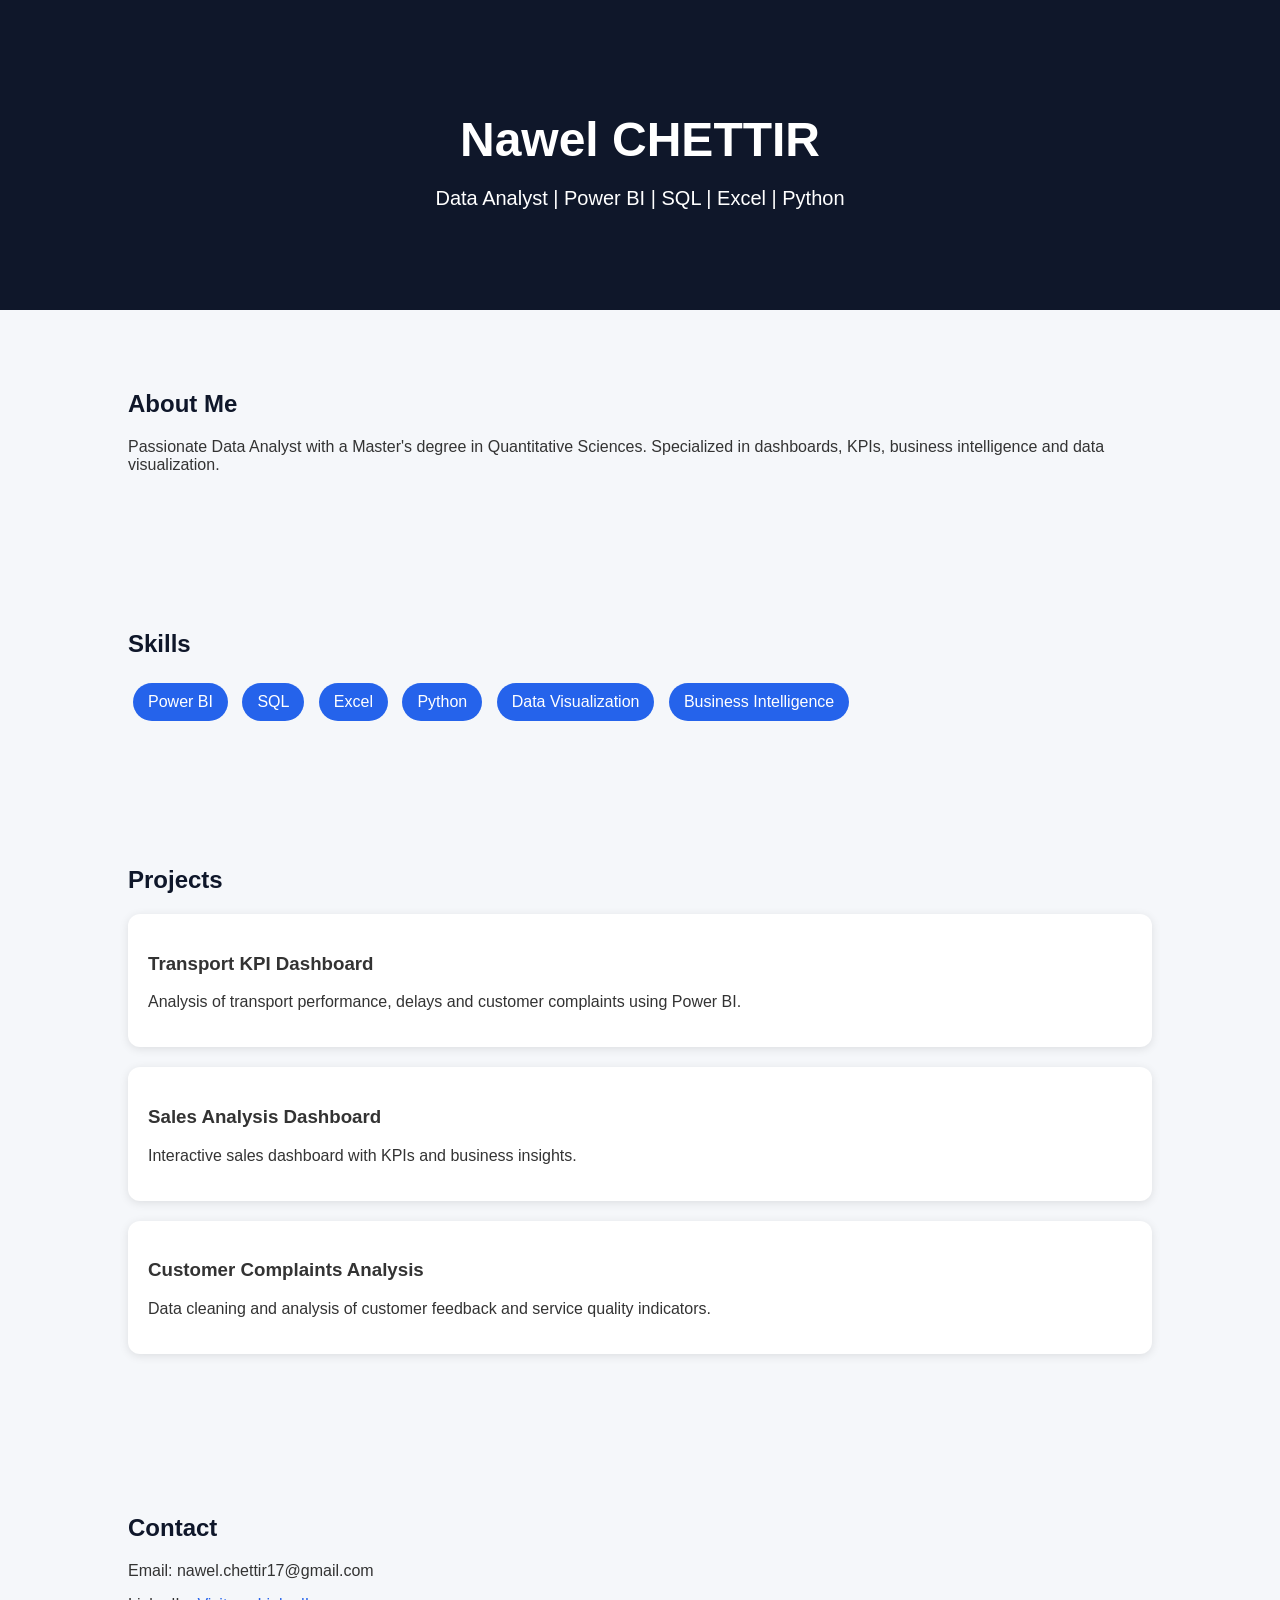
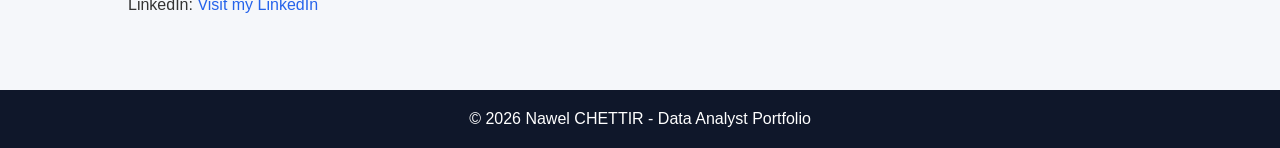
==== index.html @ ccaabb9e "Create index.html" ====
<!DOCTYPE html>
<html lang="en">
<head>
<meta charset="UTF-8">
<meta name="viewport" content="width=device-width, initial-scale=1.0">

<title>Nawel CHETTIR | Data Analyst</title>

<style>

body{
    margin:0;
    font-family:Arial,sans-serif;
    background:#f5f7fa;
    color:#333;
}

header{
    background:#0f172a;
    color:white;
    text-align:center;
    padding:80px 20px;
}

header h1{
    font-size:48px;
    margin-bottom:10px;
}

header p{
    font-size:20px;
}

section{
    padding:60px 10%;
}

h2{
    color:#0f172a;
    margin-bottom:20px;
}

.skills span{
    display:inline-block;
    background:#2563eb;
    color:white;
    padding:10px 15px;
    border-radius:20px;
    margin:5px;
}

.project{
    background:white;
    padding:20px;
    margin-bottom:20px;
    border-radius:12px;
    box-shadow:0 2px 10px rgba(0,0,0,0.1);
}

footer{
    background:#0f172a;
    color:white;
    text-align:center;
    padding:20px;
}

a{
    color:#2563eb;
    text-decoration:none;
}

</style>
</head>

<body>

<header>
    <h1>Nawel CHETTIR</h1>
    <p>Data Analyst | Power BI | SQL | Excel | Python</p>
</header>

<section>
    <h2>About Me</h2>
    <p>
        Passionate Data Analyst with a Master's degree in Quantitative Sciences.
        Specialized in dashboards, KPIs, business intelligence and data visualization.
    </p>
</section>

<section>
    <h2>Skills</h2>

    <div class="skills">
        <span>Power BI</span>
        <span>SQL</span>
        <span>Excel</span>
        <span>Python</span>
        <span>Data Visualization</span>
        <span>Business Intelligence</span>
    </div>

</section>

<section>
    <h2>Projects</h2>

    <div class="project">
        <h3>Transport KPI Dashboard</h3>
        <p>Analysis of transport performance, delays and customer complaints using Power BI.</p>
    </div>

    <div class="project">
        <h3>Sales Analysis Dashboard</h3>
        <p>Interactive sales dashboard with KPIs and business insights.</p>
    </div>

    <div class="project">
        <h3>Customer Complaints Analysis</h3>
        <p>Data cleaning and analysis of customer feedback and service quality indicators.</p>
    </div>

</section>

<section>
    <h2>Contact</h2>

    <p>Email: nawel.chettir17@gmail.com</p>

    <p>
        LinkedIn:
        <a href="https://www.linkedin.com/in/nawel-chettir-9b6869263/" target="_blank">
            Visit my LinkedIn
        </a>
    </p>

</section>

<footer>
    © 2026 Nawel CHETTIR - Data Analyst Portfolio
</footer>

</body>
</html>
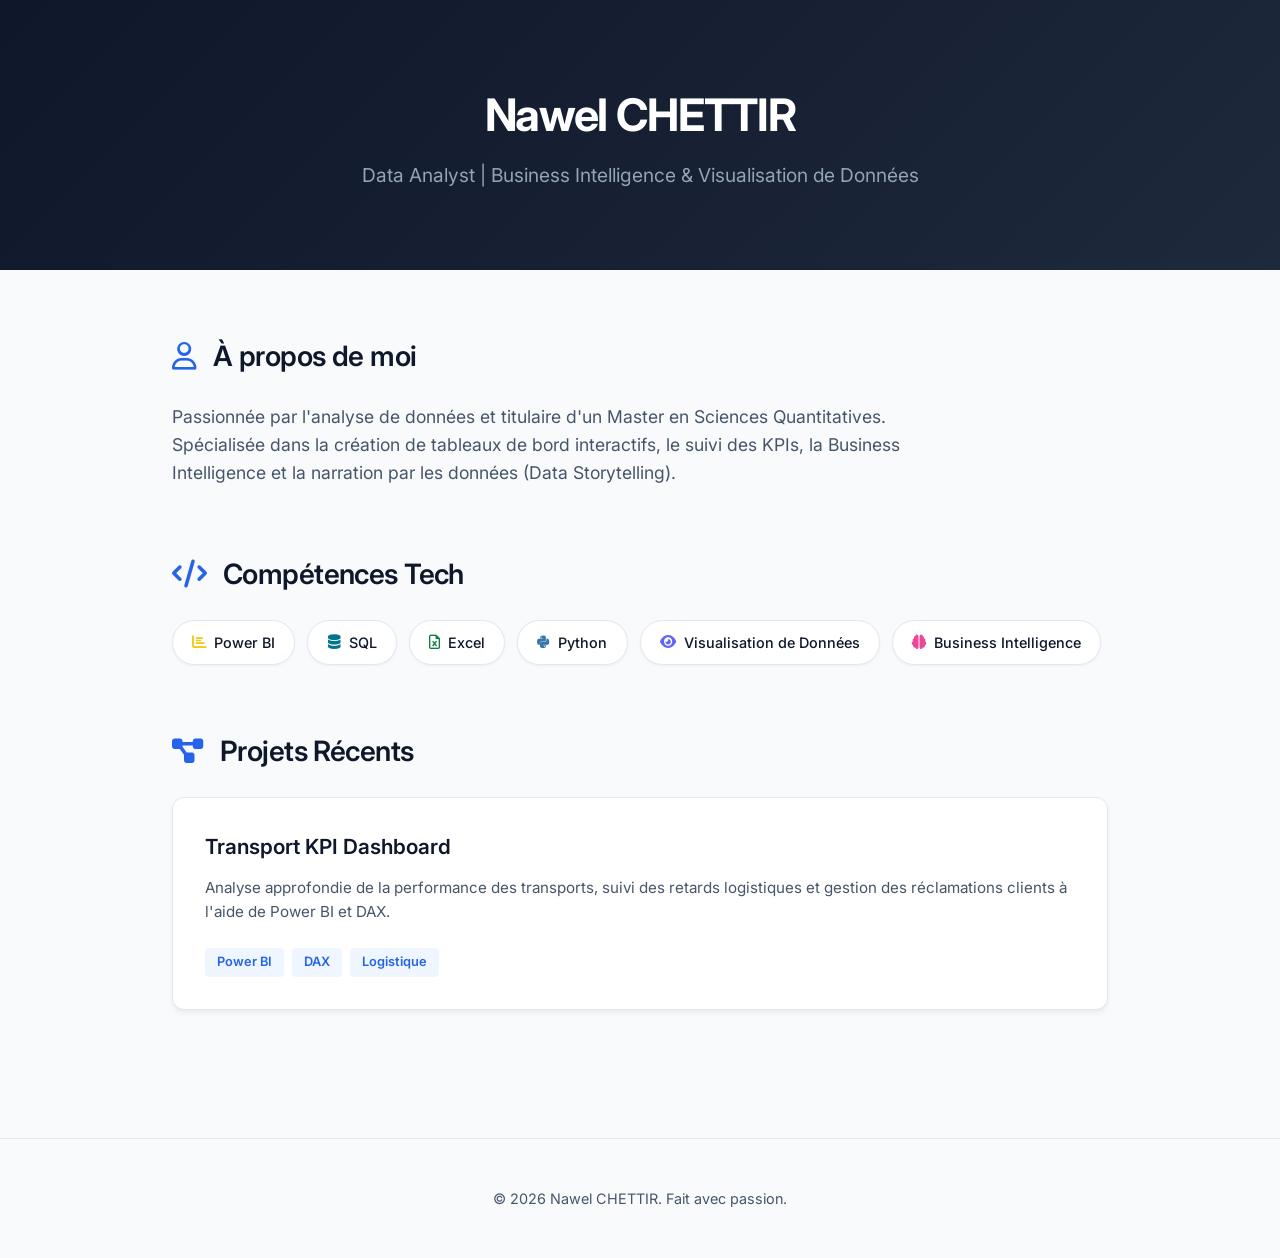
==== commit 0f6df39f: "Update index.html" ====
--- a/index.html
+++ b/index.html
@@ -1,143 +1,229 @@
 <!DOCTYPE html>
-<html lang="en">
+<html lang="fr">
 <head>
-<meta charset="UTF-8">
-<meta name="viewport" content="width=device-width, initial-scale=1.0">
-
-<title>Nawel CHETTIR | Data Analyst</title>
-
-<style>
-
-body{
-    margin:0;
-    font-family:Arial,sans-serif;
-    background:#f5f7fa;
-    color:#333;
-}
-
-header{
-    background:#0f172a;
-    color:white;
-    text-align:center;
-    padding:80px 20px;
-}
-
-header h1{
-    font-size:48px;
-    margin-bottom:10px;
-}
-
-header p{
-    font-size:20px;
-}
-
-section{
-    padding:60px 10%;
-}
-
-h2{
-    color:#0f172a;
-    margin-bottom:20px;
-}
-
-.skills span{
-    display:inline-block;
-    background:#2563eb;
-    color:white;
-    padding:10px 15px;
-    border-radius:20px;
-    margin:5px;
-}
-
-.project{
-    background:white;
-    padding:20px;
-    margin-bottom:20px;
-    border-radius:12px;
-    box-shadow:0 2px 10px rgba(0,0,0,0.1);
-}
-
-footer{
-    background:#0f172a;
-    color:white;
-    text-align:center;
-    padding:20px;
-}
-
-a{
-    color:#2563eb;
-    text-decoration:none;
-}
-
-</style>
+    <meta charset="UTF-8">
+    <meta name="viewport" content="width=device-width, initial-scale=1.0">
+    <title>Nawel CHETTIR | Data Analyst Portfolio</title>
+    <link href="https://fonts.googleapis.com/css2?family=Inter:wght@300;400;500;600;700&display=swap" rel="stylesheet">
+    <link rel="stylesheet" href="https://cdnjs.cloudflare.com/ajax/libs/font-awesome/6.4.0/css/all.min.css">
+    
+    <style>
+        :root {
+            --bg-primary: #f8fafc;
+            --bg-surface: #ffffff;
+            --text-main: #0f172a;
+            --text-muted: #475569;
+            --primary: #2563eb;
+            --primary-light: #eff6ff;
+            --header-bg: #0f172a;
+        }
+
+        * {
+            box-sizing: border-box;
+            margin: 0;
+            padding: 0;
+        }
+
+        body {
+            font-family: 'Inter', sans-serif;
+            background-color: var(--bg-primary);
+            color: var(--text-main);
+            line-height: 1.6;
+        }
+
+        /* En-tête moderne et épuré */
+        header {
+            background: linear-gradient(135deg, #0f172a 0%, #1e293b 100%);
+            color: white;
+            text-align: center;
+            padding: 5rem 2rem;
+            position: relative;
+        }
+
+        header h1 {
+            font-size: 2.8rem;
+            font-weight: 700;
+            letter-spacing: -0.03em;
+            margin-bottom: 0.5rem;
+        }
+
+        header p {
+            font-size: 1.2rem;
+            color: #94a3b8;
+            font-weight: 400;
+            max-width: 600px;
+            margin: 0 auto;
+        }
+
+        /* Conteneur principal */
+        .container {
+            max-width: 1000px;
+            margin: 0 auto;
+            padding: 4rem 2rem;
+        }
+
+        /* Sections */
+        section {
+            margin-bottom: 4rem;
+        }
+
+        h2 {
+            font-size: 1.75rem;
+            font-weight: 600;
+            margin-bottom: 1.5rem;
+            position: relative;
+            color: var(--text-main);
+            letter-spacing: -0.02em;
+        }
+
+        /* Paragraphe à propos */
+        .about-text {
+            font-size: 1.1rem;
+            color: var(--text-muted);
+            max-width: 800px;
+        }
+
+        /* Badges de compétences modernes */
+        .skills-grid {
+            display: flex;
+            flex-wrap: wrap;
+            gap: 0.75rem;
+            margin-top: 1rem;
+        }
+
+        .skill-badge {
+            background-color: var(--bg-surface);
+            color: var(--text-main);
+            padding: 0.6rem 1.2rem;
+            border-radius: 50px;
+            font-size: 0.9rem;
+            font-weight: 500;
+            box-shadow: 0 1px 3px rgba(0,0,0,0.05);
+            border: 1px solid #e2e8f0;
+            transition: all 0.2s ease;
+            display: flex;
+            align-items: center;
+            gap: 0.5rem;
+        }
+
+        .skill-badge:hover {
+            border-color: var(--primary);
+            color: var(--primary);
+            transform: translateY(-2px);
+        }
+
+        /* Grille de Projets en cartes */
+        .projects-grid {
+            display: grid;
+            grid-template-columns: repeat(auto-fit, minmax(300px, 1fr));
+            gap: 2rem;
+            margin-top: 1.5rem;
+        }
+
+        .project-card {
+            background: var(--bg-surface);
+            border-radius: 12px;
+            padding: 2rem;
+            box-shadow: 0 4px 6px -1px rgba(0, 0, 0, 0.05), 0 2px 4px -1px rgba(0, 0, 0, 0.03);
+            border: 1px solid #e2e8f0;
+            transition: all 0.3s ease;
+        }
+
+        .project-card:hover {
+            transform: translateY(-4px);
+            box-shadow: 0 10px 15px -3px rgba(0, 0, 0, 0.1);
+            border-color: #cbd5e1;
+        }
+
+        .project-card h3 {
+            font-size: 1.3rem;
+            font-weight: 600;
+            margin-bottom: 0.75rem;
+            color: var(--text-main);
+        }
+
+        .project-card p {
+            color: var(--text-muted);
+            font-size: 0.95rem;
+            margin-bottom: 1.5rem;
+        }
+
+        /* Tags spécifiques à l'intérieur d'un projet */
+        .project-tags {
+            display: flex;
+            flex-wrap: wrap;
+            gap: 0.5rem;
+        }
+
+        .project-tag {
+            font-size: 0.8rem;
+            background-color: var(--primary-light);
+            color: var(--primary);
+            padding: 0.25rem 0.75rem;
+            border-radius: 4px;
+            font-weight: 600;
+        }
+
+        /* Pied de page */
+        footer {
+            text-align: center;
+            padding: 3rem 2rem;
+            color: var(--text-muted);
+            font-size: 0.9rem;
+            border-top: 1px solid #e2e8f0;
+        }
+    </style>
 </head>
-
 <body>
 
-<header>
-    <h1>Nawel CHETTIR</h1>
-    <p>Data Analyst | Power BI | SQL | Excel | Python</p>
-</header>
-
-<section>
-    <h2>About Me</h2>
-    <p>
-        Passionate Data Analyst with a Master's degree in Quantitative Sciences.
-        Specialized in dashboards, KPIs, business intelligence and data visualization.
-    </p>
-</section>
-
-<section>
-    <h2>Skills</h2>
-
-    <div class="skills">
-        <span>Power BI</span>
-        <span>SQL</span>
-        <span>Excel</span>
-        <span>Python</span>
-        <span>Data Visualization</span>
-        <span>Business Intelligence</span>
+    <header>
+        <h1>Nawel CHETTIR</h1>
+        <p>Data Analyst | Business Intelligence & Visualisation de Données</p>
+    </header>
+
+    <div class="container">
+        
+        <section>
+            <h2><i class="fa-regular fa-user" style="color: var(--primary); margin-right: 10px;"></i> À propos de moi</h2>
+            <p class="about-text">
+                Passionnée par l'analyse de données et titulaire d'un Master en Sciences Quantitatives. Spécialisée dans la création de tableaux de bord interactifs, le suivi des KPIs, la Business Intelligence et la narration par les données (Data Storytelling).
+            </p>
+        </section>
+
+        <section>
+            <h2><i class="fa-solid fa-code" style="color: var(--primary); margin-right: 10px;"></i> Compétences Tech</h2>
+            <div class="skills-grid">
+                <div class="skill-badge"><i class="fa-solid fa-chart-bar" style="color: #f2c811;"></i> Power BI</div>
+                <div class="skill-badge"><i class="fa-solid fa-database" style="color: #00758f;"></i> SQL</div>
+                <div class="skill-badge"><i class="fa-regular fa-file-excel" style="color: #107c41;"></i> Excel</div>
+                <div class="skill-badge"><i class="fa-brands fa-python" style="color: #3776ab;"></i> Python</div>
+                <div class="skill-badge"><i class="fa-solid fa-eye" style="color: #6366f1;"></i> Visualisation de Données</div>
+                <div class="skill-badge"><i class="fa-solid fa-brain" style="color: #ec4899;"></i> Business Intelligence</div>
+            </div>
+        </section>
+
+        <section>
+            <h2><i class="fa-solid fa-diagram-project" style="color: var(--primary); margin-right: 10px;"></i> Projets Récents</h2>
+            <div class="projects-grid">
+                
+                <div class="project-card">
+                    <h3>Transport KPI Dashboard</h3>
+                    <p>Analyse approfondie de la performance des transports, suivi des retards logistiques et gestion des réclamations clients à l'aide de Power BI et DAX.</p>
+                    <div class="project-tags">
+                        <span class="project-tag">Power BI</span>
+                        <span class="project-tag">DAX</span>
+                        <span class="project-tag">Logistique</span>
+                    </div>
+                </div>
+
+                </div>
+        </section>
+
     </div>
 
-</section>
-
-<section>
-    <h2>Projects</h2>
-
-    <div class="project">
-        <h3>Transport KPI Dashboard</h3>
-        <p>Analysis of transport performance, delays and customer complaints using Power BI.</p>
-    </div>
-
-    <div class="project">
-        <h3>Sales Analysis Dashboard</h3>
-        <p>Interactive sales dashboard with KPIs and business insights.</p>
-    </div>
-
-    <div class="project">
-        <h3>Customer Complaints Analysis</h3>
-        <p>Data cleaning and analysis of customer feedback and service quality indicators.</p>
-    </div>
-
-</section>
-
-<section>
-    <h2>Contact</h2>
-
-    <p>Email: nawel.chettir17@gmail.com</p>
-
-    <p>
-        LinkedIn:
-        <a href="https://www.linkedin.com/in/nawel-chettir-9b6869263/" target="_blank">
-            Visit my LinkedIn
-        </a>
-    </p>
-
-</section>
-
-<footer>
-    © 2026 Nawel CHETTIR - Data Analyst Portfolio
-</footer>
+    <footer>
+        <p>&copy; 2026 Nawel CHETTIR. Fait avec passion.</p>
+    </footer>
 
 </body>
 </html>
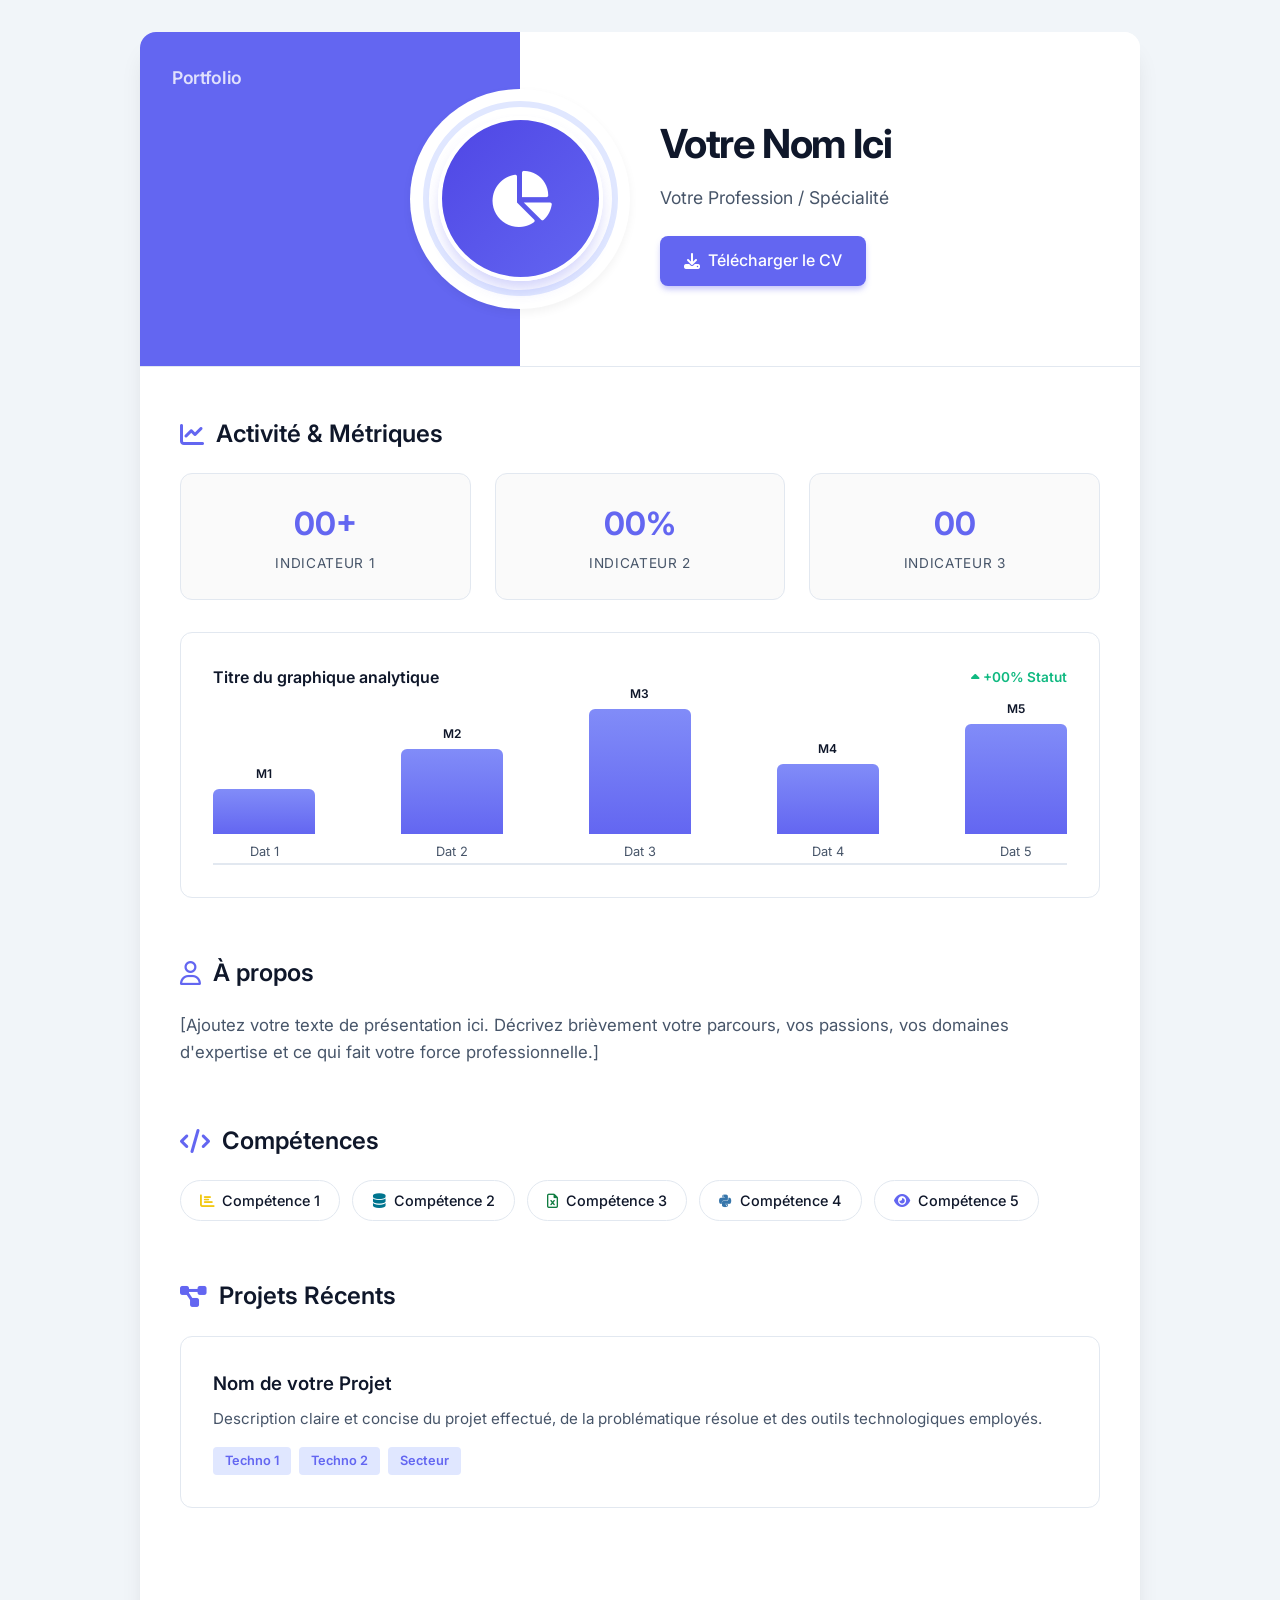
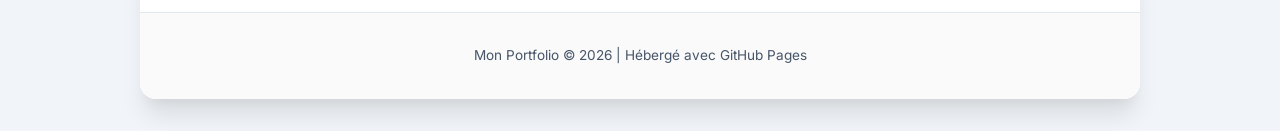
==== commit aedec9e5: "Create index.html" ====
--- a/index.html
+++ b/index.html
@@ -3,19 +3,19 @@
 <head>
     <meta charset="UTF-8">
     <meta name="viewport" content="width=device-width, initial-scale=1.0">
-    <title>Nawel CHETTIR | Data Analyst Portfolio</title>
+    <title>Mon Portfolio | Data Analyst</title>
     <link href="https://fonts.googleapis.com/css2?family=Inter:wght@300;400;500;600;700&display=swap" rel="stylesheet">
     <link rel="stylesheet" href="https://cdnjs.cloudflare.com/ajax/libs/font-awesome/6.4.0/css/all.min.css">
     
     <style>
         :root {
-            --bg-primary: #f8fafc;
-            --bg-surface: #ffffff;
-            --text-main: #0f172a;
+            --bg-page: #f1f5f9;
+            --bg-card: #ffffff;
+            --primary-purple: #6366f1; 
+            --primary-purple-light: #e0e7ff;
+            --accent-green: #10b981;
+            --text-dark: #0f172a;
             --text-muted: #475569;
-            --primary: #2563eb;
-            --primary-light: #eff6ff;
-            --header-bg: #0f172a;
         }
 
         * {
@@ -26,139 +26,312 @@
 
         body {
             font-family: 'Inter', sans-serif;
-            background-color: var(--bg-primary);
-            color: var(--text-main);
+            background-color: var(--bg-page);
+            color: var(--text-dark);
             line-height: 1.6;
-        }
-
-        /* En-tête moderne et épuré */
-        header {
-            background: linear-gradient(135deg, #0f172a 0%, #1e293b 100%);
+            padding: 2rem 1rem;
+            display: flex;
+            justify-content: center;
+        }
+
+        /* Conteneur principal style "Application/Portfolio" */
+        .portfolio-wrapper {
+            width: 100%;
+            max-width: 1000px;
+            background-color: var(--bg-card);
+            border-radius: 16px;
+            overflow: hidden;
+            box-shadow: 0 20px 25px -5px rgba(0, 0, 0, 0.1), 0 10px 10px -5px rgba(0, 0, 0, 0.04);
+        }
+
+        /* En-tête bicolore */
+        .hero-section {
+            display: grid;
+            grid-template-columns: 38% 62%;
+            background-color: var(--bg-card);
+            position: relative;
+            border-bottom: 1px solid #e2e8f0;
+        }
+
+        /* Bloc de couleur à gauche */
+        .hero-left {
+            background-color: var(--primary-purple);
+            display: flex;
+            align-items: center;
+            justify-content: flex-end;
+            padding: 4rem 0;
+            position: relative;
+        }
+
+        .brand-logo {
+            position: absolute;
+            top: 2rem;
+            left: 2rem;
+            color: rgba(255, 255, 255, 0.8);
+            font-weight: 600;
+            font-size: 1.1rem;
+            letter-spacing: -0.02em;
+        }
+
+        /* Cercle abstrait avec Icône de Dashboard statistique */
+        .photo-container {
+            position: absolute;
+            right: -110px; 
+            top: 50%;
+            transform: translateY(-50%);
+            width: 220px;
+            height: 220px;
+            background-color: var(--bg-card);
+            border-radius: 50%;
+            display: flex;
+            align-items: center;
+            justify-content: center;
+            box-shadow: 0 4px 10px rgba(0,0,0,0.05);
+            z-index: 10;
+        }
+
+        .photo-outer-ring {
+            width: 195px;
+            height: 195px;
+            border: 6px solid var(--primary-purple-light);
+            border-radius: 50%;
+            display: flex;
+            align-items: center;
+            justify-content: center;
+        }
+
+        .photo-inner-ring {
+            width: 165px;
+            height: 165px;
+            background: linear-gradient(135deg, #4f46e5 0%, #6366f1 100%);
+            border-radius: 50%;
+            display: flex;
+            align-items: center;
+            justify-content: center;
+            border: 4px solid var(--bg-card);
+            box-shadow: 0 10px 15px -3px rgba(99, 102, 241, 0.3);
+        }
+
+        .photo-inner-ring i {
             color: white;
-            text-align: center;
-            padding: 5rem 2rem;
-            position: relative;
-        }
-
-        header h1 {
-            font-size: 2.8rem;
+            font-size: 3.5rem;
+            animation: pulse 3s infinite alternate;
+        }
+
+        @keyframes pulse {
+            0% { transform: scale(1); opacity: 0.9; }
+            100% { transform: scale(1.06); opacity: 1; }
+        }
+
+        /* Bloc d'informations à droite */
+        .hero-right {
+            padding: 5rem 2rem 5rem 140px; 
+            display: flex;
+            flex-direction: column;
+            justify-content: center;
+        }
+
+        .hero-right h1 {
+            font-size: 2.5rem;
             font-weight: 700;
             letter-spacing: -0.03em;
+            color: var(--text-dark);
             margin-bottom: 0.5rem;
         }
 
-        header p {
-            font-size: 1.2rem;
-            color: #94a3b8;
+        .hero-right p {
+            font-size: 1.1rem;
+            color: var(--text-muted);
             font-weight: 400;
-            max-width: 600px;
-            margin: 0 auto;
-        }
-
-        /* Conteneur principal */
-        .container {
-            max-width: 1000px;
-            margin: 0 auto;
-            padding: 4rem 2rem;
-        }
-
-        /* Sections */
+            margin-bottom: 1.5rem;
+        }
+
+        .btn-cv {
+            display: inline-flex;
+            align-items: center;
+            justify-content: center;
+            background-color: var(--primary-purple);
+            color: white;
+            padding: 0.75rem 1.5rem;
+            border-radius: 8px;
+            font-weight: 500;
+            text-decoration: none;
+            width: fit-content;
+            box-shadow: 0 4px 6px -1px rgba(99, 102, 241, 0.4);
+            transition: all 0.2s ease;
+        }
+
+        .btn-cv:hover {
+            background-color: #4f46e5;
+            transform: translateY(-1px);
+        }
+
+        /* Contenu Principal */
+        .main-content {
+            padding: 3rem 2.5rem;
+        }
+
         section {
-            margin-bottom: 4rem;
+            margin-bottom: 3.5rem;
         }
 
         h2 {
-            font-size: 1.75rem;
+            font-size: 1.5rem;
+            font-weight: 600;
+            margin-bottom: 1.25rem;
+            display: flex;
+            align-items: center;
+            gap: 0.75rem;
+            color: var(--text-dark);
+        }
+
+        .section-text {
+            color: var(--text-muted);
+            font-size: 1.05rem;
+            max-width: 850px;
+        }
+
+        /* --- SECTION COMPOSANTS GRAPHIQUES --- */
+        .metrics-grid {
+            display: grid;
+            grid-template-columns: repeat(auto-fit, minmax(200px, 1fr));
+            gap: 1.5rem;
+            margin-bottom: 2rem;
+        }
+
+        .metric-card {
+            background: #fafafa;
+            border: 1px solid #e2e8f0;
+            border-radius: 12px;
+            padding: 1.5rem;
+            text-align: center;
+        }
+
+        .metric-value {
+            font-size: 2rem;
+            font-weight: 700;
+            color: var(--primary-purple);
+            margin-bottom: 0.25rem;
+        }
+
+        .metric-label {
+            font-size: 0.85rem;
+            color: var(--text-muted);
+            text-transform: uppercase;
+            letter-spacing: 0.05em;
+        }
+
+        /* Schéma de Graphique Statistique */
+        .chart-container {
+            background: #ffffff;
+            border: 1px solid #e2e8f0;
+            border-radius: 12px;
+            padding: 2rem;
+            margin-top: 1.5rem;
+        }
+
+        .chart-title {
+            font-size: 1rem;
             font-weight: 600;
             margin-bottom: 1.5rem;
+            color: var(--text-dark);
+            display: flex;
+            justify-content: space-between;
+            align-items: center;
+        }
+
+        .chart-bars {
+            display: flex;
+            justify-content: space-between;
+            align-items: flex-end;
+            height: 150px;
+            padding-top: 1rem;
+            border-bottom: 2px solid #e2e8f0;
+        }
+
+        .chart-bar-wrapper {
+            display: flex;
+            flex-direction: column;
+            align-items: center;
+            width: 12%;
+        }
+
+        .chart-bar {
+            width: 100%;
+            background: linear-gradient(to top, var(--primary-purple), #818cf8);
+            border-top-left-radius: 6px;
+            border-top-right-radius: 6px;
             position: relative;
-            color: var(--text-main);
-            letter-spacing: -0.02em;
-        }
-
-        /* Paragraphe à propos */
-        .about-text {
-            font-size: 1.1rem;
+        }
+
+        .chart-bar::before {
+            content: attr(data-value);
+            position: absolute;
+            top: -25px;
+            left: 50%;
+            transform: translateX(-50%);
+            font-size: 0.75rem;
+            font-weight: 600;
+            color: var(--text-dark);
+        }
+
+        .chart-label {
+            font-size: 0.8rem;
             color: var(--text-muted);
-            max-width: 800px;
-        }
-
-        /* Badges de compétences modernes */
+            margin-top: 0.5rem;
+        }
+
+        /* Compétences Tech */
         .skills-grid {
             display: flex;
             flex-wrap: wrap;
             gap: 0.75rem;
-            margin-top: 1rem;
         }
 
         .skill-badge {
-            background-color: var(--bg-surface);
-            color: var(--text-main);
-            padding: 0.6rem 1.2rem;
+            background-color: #ffffff;
+            color: var(--text-dark);
+            padding: 0.5rem 1.2rem;
             border-radius: 50px;
             font-size: 0.9rem;
             font-weight: 500;
-            box-shadow: 0 1px 3px rgba(0,0,0,0.05);
             border: 1px solid #e2e8f0;
+            display: flex;
+            align-items: center;
+            gap: 0.5rem;
             transition: all 0.2s ease;
-            display: flex;
-            align-items: center;
-            gap: 0.5rem;
         }
 
         .skill-badge:hover {
-            border-color: var(--primary);
-            color: var(--primary);
+            border-color: var(--primary-purple);
             transform: translateY(-2px);
         }
 
-        /* Grille de Projets en cartes */
+        /* Projets */
         .projects-grid {
             display: grid;
-            grid-template-columns: repeat(auto-fit, minmax(300px, 1fr));
-            gap: 2rem;
-            margin-top: 1.5rem;
+            grid-template-columns: 1fr;
+            gap: 1.5rem;
         }
 
         .project-card {
-            background: var(--bg-surface);
+            background: #ffffff;
             border-radius: 12px;
             padding: 2rem;
-            box-shadow: 0 4px 6px -1px rgba(0, 0, 0, 0.05), 0 2px 4px -1px rgba(0, 0, 0, 0.03);
             border: 1px solid #e2e8f0;
-            transition: all 0.3s ease;
-        }
-
-        .project-card:hover {
-            transform: translateY(-4px);
-            box-shadow: 0 10px 15px -3px rgba(0, 0, 0, 0.1);
-            border-color: #cbd5e1;
-        }
-
-        .project-card h3 {
-            font-size: 1.3rem;
-            font-weight: 600;
-            margin-bottom: 0.75rem;
-            color: var(--text-main);
-        }
-
-        .project-card p {
-            color: var(--text-muted);
-            font-size: 0.95rem;
-            margin-bottom: 1.5rem;
-        }
-
-        /* Tags spécifiques à l'intérieur d'un projet */
+        }
+
         .project-tags {
             display: flex;
             flex-wrap: wrap;
             gap: 0.5rem;
+            margin-top: 1rem;
         }
 
         .project-tag {
             font-size: 0.8rem;
-            background-color: var(--primary-light);
-            color: var(--primary);
+            background-color: var(--primary-purple-light);
+            color: var(--primary-purple);
             padding: 0.25rem 0.75rem;
             border-radius: 4px;
             font-weight: 600;
@@ -167,63 +340,137 @@
         /* Pied de page */
         footer {
             text-align: center;
-            padding: 3rem 2rem;
+            padding: 2rem;
             color: var(--text-muted);
-            font-size: 0.9rem;
+            font-size: 0.85rem;
             border-top: 1px solid #e2e8f0;
+            background-color: #fafafa;
+        }
+
+        /* Responsive Mobile */
+        @media (max-width: 768px) {
+            .hero-section { grid-template-columns: 1fr; }
+            .hero-left { height: 120px; padding: 0; justify-content: center; }
+            .photo-container { right: auto; left: 50%; top: 120px; transform: translate(-50%, -50%); }
+            .hero-right { padding: 120px 1.5rem 3rem 1.5rem; text-align: center; }
+            .btn-cv { margin: 0 auto; }
         }
     </style>
 </head>
 <body>
 
-    <header>
-        <h1>Nawel CHETTIR</h1>
-        <p>Data Analyst | Business Intelligence & Visualisation de Données</p>
-    </header>
-
-    <div class="container">
+    <div class="portfolio-wrapper">
         
-        <section>
-            <h2><i class="fa-regular fa-user" style="color: var(--primary); margin-right: 10px;"></i> À propos de moi</h2>
-            <p class="about-text">
-                Passionnée par l'analyse de données et titulaire d'un Master en Sciences Quantitatives. Spécialisée dans la création de tableaux de bord interactifs, le suivi des KPIs, la Business Intelligence et la narration par les données (Data Storytelling).
-            </p>
-        </section>
-
-        <section>
-            <h2><i class="fa-solid fa-code" style="color: var(--primary); margin-right: 10px;"></i> Compétences Tech</h2>
-            <div class="skills-grid">
-                <div class="skill-badge"><i class="fa-solid fa-chart-bar" style="color: #f2c811;"></i> Power BI</div>
-                <div class="skill-badge"><i class="fa-solid fa-database" style="color: #00758f;"></i> SQL</div>
-                <div class="skill-badge"><i class="fa-regular fa-file-excel" style="color: #107c41;"></i> Excel</div>
-                <div class="skill-badge"><i class="fa-brands fa-python" style="color: #3776ab;"></i> Python</div>
-                <div class="skill-badge"><i class="fa-solid fa-eye" style="color: #6366f1;"></i> Visualisation de Données</div>
-                <div class="skill-badge"><i class="fa-solid fa-brain" style="color: #ec4899;"></i> Business Intelligence</div>
+        <div class="hero-section">
+            <div class="hero-left">
+                <div class="brand-logo">Portfolio</div>
+                
+                <div class="photo-container">
+                    <div class="photo-outer-ring">
+                        <div class="photo-inner-ring">
+                            <i class="fa-solid fa-chart-pie"></i>
+                        </div>
+                    </div>
+                </div>
             </div>
-        </section>
-
-        <section>
-            <h2><i class="fa-solid fa-diagram-project" style="color: var(--primary); margin-right: 10px;"></i> Projets Récents</h2>
-            <div class="projects-grid">
+            
+            <div class="hero-right">
+                <h1>Votre Nom Ici</h1>
+                <p>Votre Profession / Spécialité</p>
+                <a href="#" class="btn-cv"><i class="fa-solid fa-download" style="margin-right: 8px;"></i> Télécharger le CV</a>
+            </div>
+        </div>
+
+        <div class="main-content">
+            
+            <section>
+                <h2><i class="fa-solid fa-chart-line" style="color: var(--primary-purple);"></i> Activité & Métriques</h2>
                 
-                <div class="project-card">
-                    <h3>Transport KPI Dashboard</h3>
-                    <p>Analyse approfondie de la performance des transports, suivi des retards logistiques et gestion des réclamations clients à l'aide de Power BI et DAX.</p>
-                    <div class="project-tags">
-                        <span class="project-tag">Power BI</span>
-                        <span class="project-tag">DAX</span>
-                        <span class="project-tag">Logistique</span>
+                <div class="metrics-grid">
+                    <div class="metric-card">
+                        <div class="metric-value">00+</div>
+                        <div class="metric-label">Indicateur 1</div>
+                    </div>
+                    <div class="metric-card">
+                        <div class="metric-value">00%</div>
+                        <div class="metric-label">Indicateur 2</div>
+                    </div>
+                    <div class="metric-card">
+                        <div class="metric-value">00</div>
+                        <div class="metric-label">Indicateur 3</div>
                     </div>
                 </div>
 
+                <div class="chart-container">
+                    <div class="chart-title">
+                        <span>Titre du graphique analytique</span>
+                        <span style="color: var(--accent-green); font-size: 0.85rem;"><i class="fa-solid fa-caret-up"></i> +00% Statut</span>
+                    </div>
+                    <div class="chart-bars">
+                        <div class="chart-bar-wrapper">
+                            <div class="chart-bar" style="height: 45px;" data-value="M1"></div>
+                            <div class="chart-label">Dat 1</div>
+                        </div>
+                        <div class="chart-bar-wrapper">
+                            <div class="chart-bar" style="height: 85px;" data-value="M2"></div>
+                            <div class="chart-label">Dat 2</div>
+                        </div>
+                        <div class="chart-bar-wrapper">
+                            <div class="chart-bar" style="height: 125px;" data-value="M3"></div>
+                            <div class="chart-label">Dat 3</div>
+                        </div>
+                        <div class="chart-bar-wrapper">
+                            <div class="chart-bar" style="height: 70px;" data-value="M4"></div>
+                            <div class="chart-label">Dat 4</div>
+                        </div>
+                        <div class="chart-bar-wrapper">
+                            <div class="chart-bar" style="height: 110px;" data-value="M5"></div>
+                            <div class="chart-label">Dat 5</div>
+                        </div>
+                    </div>
                 </div>
-        </section>
+            </section>
+
+            <section>
+                <h2><i class="fa-regular fa-user" style="color: var(--primary-purple);"></i> À propos</h2>
+                <p class="section-text">
+                    [Ajoutez votre texte de présentation ici. Décrivez brièvement votre parcours, vos passions, vos domaines d'expertise et ce qui fait votre force professionnelle.]
+                </p>
+            </section>
+
+            <section>
+                <h2><i class="fa-solid fa-code" style="color: var(--primary-purple);"></i> Compétences</h2>
+                <div class="skills-grid">
+                    <div class="skill-badge"><i class="fa-solid fa-chart-bar" style="color: #f2c811;"></i> Compétence 1</div>
+                    <div class="skill-badge"><i class="fa-solid fa-database" style="color: #00758f;"></i> Compétence 2</div>
+                    <div class="skill-badge"><i class="fa-regular fa-file-excel" style="color: #107c41;"></i> Compétence 3</div>
+                    <div class="skill-badge"><i class="fa-brands fa-python" style="color: #3776ab;"></i> Compétence 4</div>
+                    <div class="skill-badge"><i class="fa-solid fa-eye" style="color: #6366f1;"></i> Compétence 5</div>
+                </div>
+            </section>
+
+            <section>
+                <h2><i class="fa-solid fa-diagram-project" style="color: var(--primary-purple);"></i> Projets Récents</h2>
+                <div class="projects-grid">
+                    <div class="project-card">
+                        <h3 style="font-weight: 600; margin-bottom: 0.5rem;">Nom de votre Projet</h3>
+                        <p style="color: var(--text-muted); font-size: 0.95rem;">Description claire et concise du projet effectué, de la problématique résolue et des outils technologiques employés.</p>
+                        <div class="project-tags">
+                            <span class="project-tag">Techno 1</span>
+                            <span class="project-tag">Techno 2</span>
+                            <span class="project-tag">Secteur</span>
+                        </div>
+                    </div>
+                </div>
+            </section>
+
+        </div>
+
+        <footer>
+            <p>Mon Portfolio &copy; 2026 | Hébergé avec GitHub Pages</p>
+        </footer>
 
     </div>
-
-    <footer>
-        <p>&copy; 2026 Nawel CHETTIR. Fait avec passion.</p>
-    </footer>
 
 </body>
 </html>
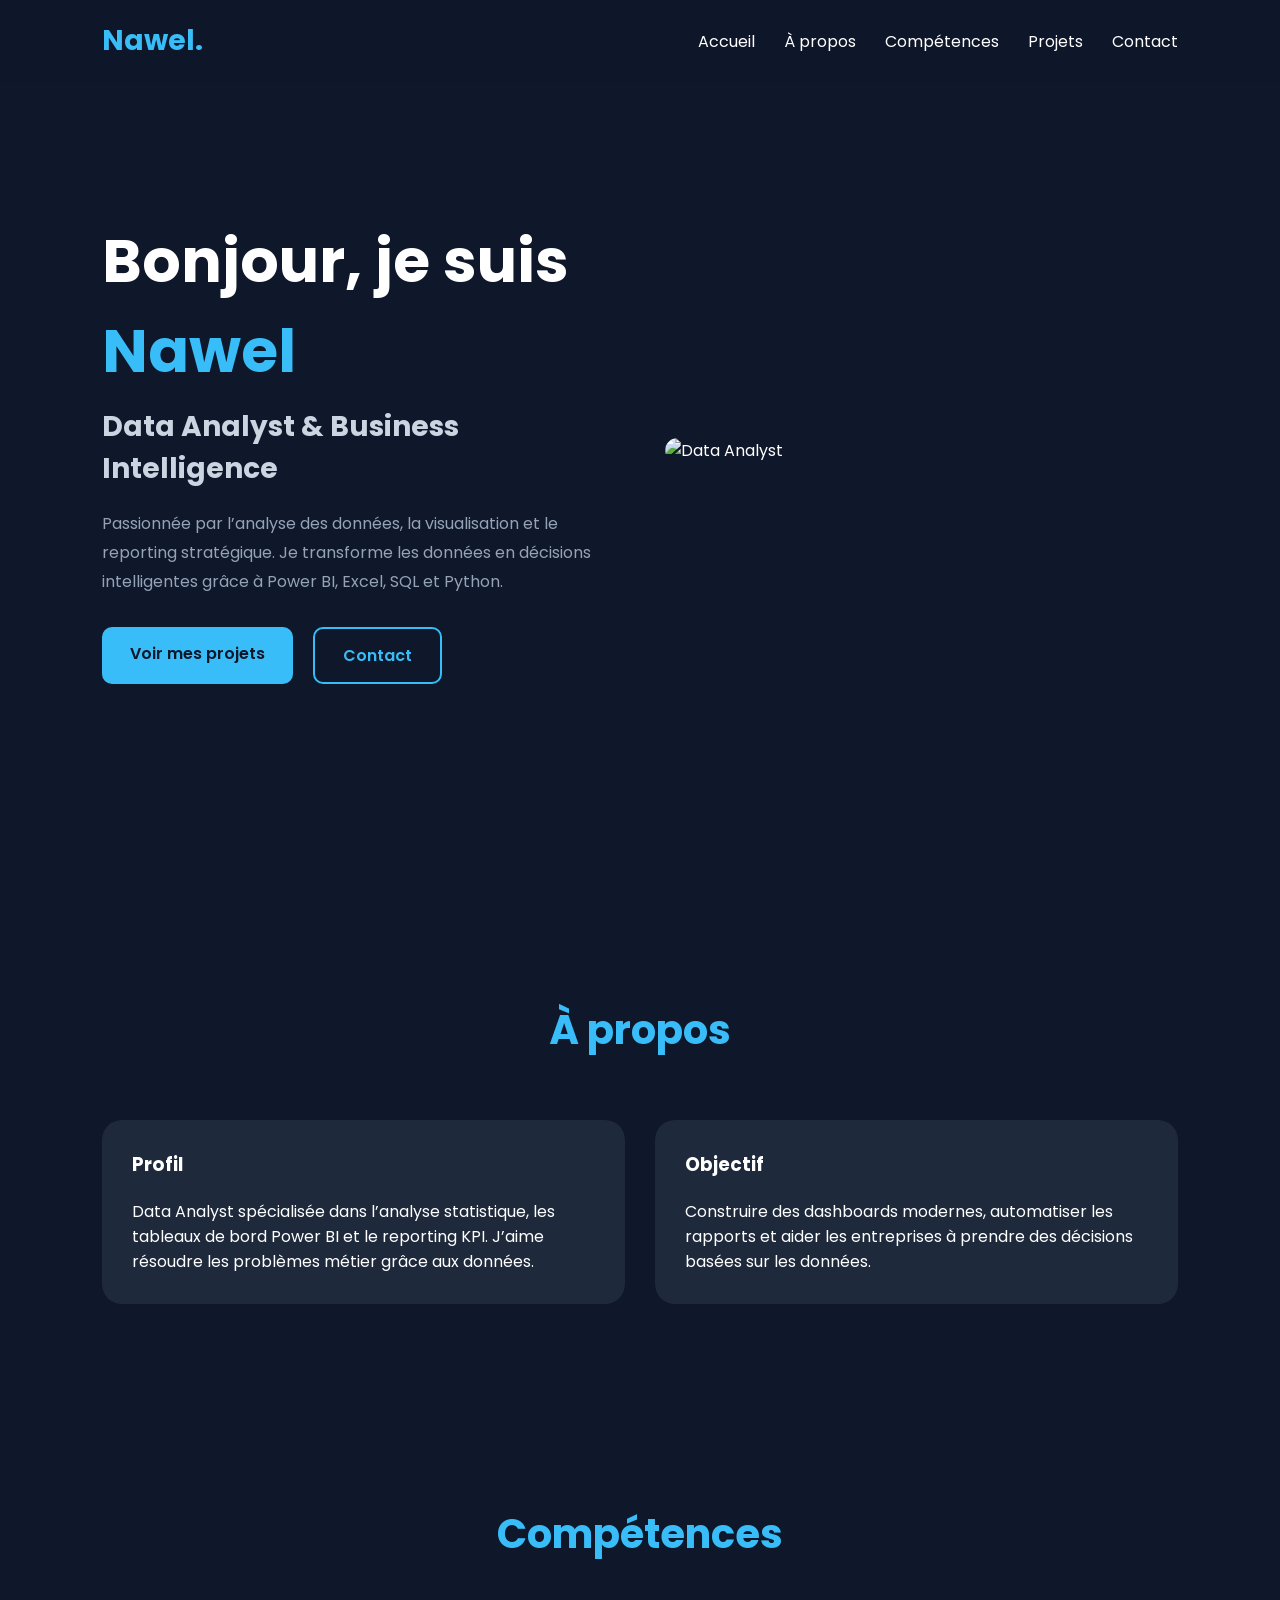
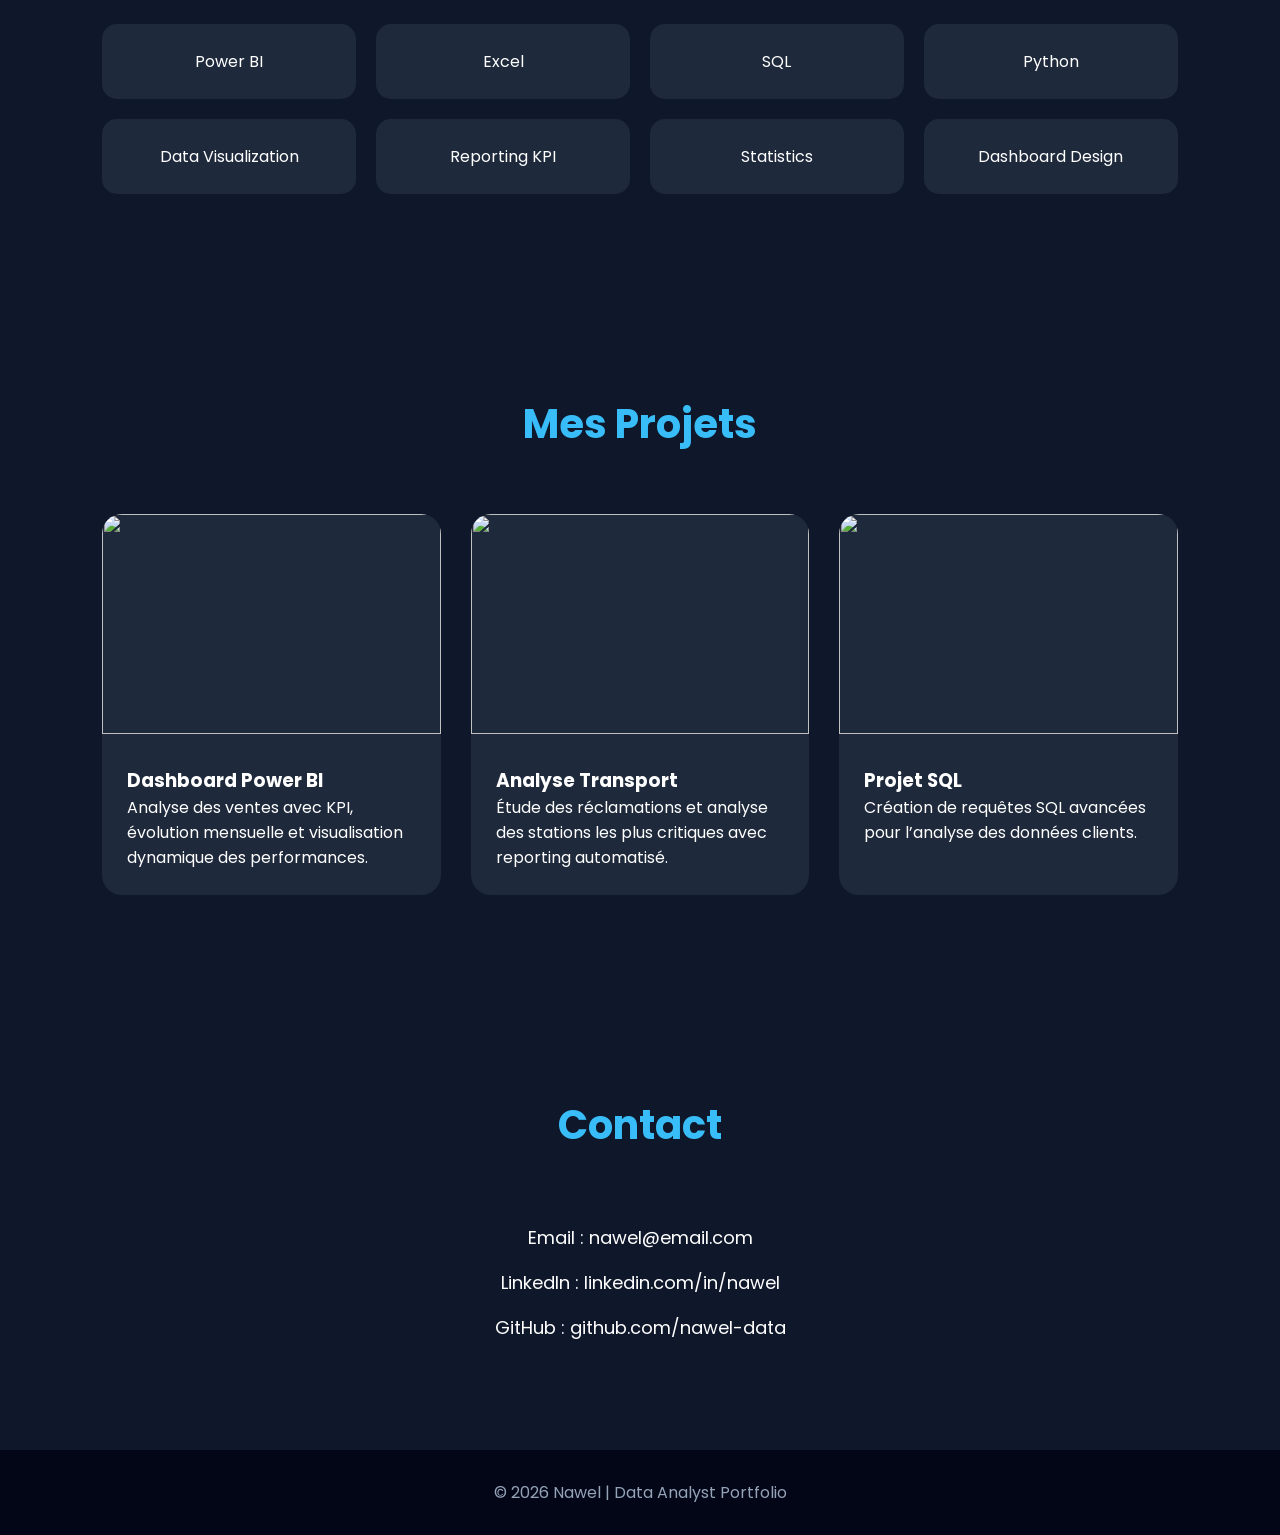
==== commit 8c0d7694: "Update index.html" ====
--- a/index.html
+++ b/index.html
@@ -3,474 +3,182 @@
 <head>
     <meta charset="UTF-8">
     <meta name="viewport" content="width=device-width, initial-scale=1.0">
-    <title>Mon Portfolio | Data Analyst</title>
-    <link href="https://fonts.googleapis.com/css2?family=Inter:wght@300;400;500;600;700&display=swap" rel="stylesheet">
-    <link rel="stylesheet" href="https://cdnjs.cloudflare.com/ajax/libs/font-awesome/6.4.0/css/all.min.css">
-    
-    <style>
-        :root {
-            --bg-page: #f1f5f9;
-            --bg-card: #ffffff;
-            --primary-purple: #6366f1; 
-            --primary-purple-light: #e0e7ff;
-            --accent-green: #10b981;
-            --text-dark: #0f172a;
-            --text-muted: #475569;
-        }
+    <title>Nawel | Data Analyst</title>
 
-        * {
-            box-sizing: border-box;
-            margin: 0;
-            padding: 0;
-        }
+    <link rel="stylesheet" href="style.css">
 
-        body {
-            font-family: 'Inter', sans-serif;
-            background-color: var(--bg-page);
-            color: var(--text-dark);
-            line-height: 1.6;
-            padding: 2rem 1rem;
-            display: flex;
-            justify-content: center;
-        }
+    <link rel="preconnect" href="https://fonts.googleapis.com">
+    <link href="https://fonts.googleapis.com/css2?family=Poppins:wght@300;400;500;600;700&display=swap" rel="stylesheet">
+</head>
 
-        /* Conteneur principal style "Application/Portfolio" */
-        .portfolio-wrapper {
-            width: 100%;
-            max-width: 1000px;
-            background-color: var(--bg-card);
-            border-radius: 16px;
-            overflow: hidden;
-            box-shadow: 0 20px 25px -5px rgba(0, 0, 0, 0.1), 0 10px 10px -5px rgba(0, 0, 0, 0.04);
-        }
-
-        /* En-tête bicolore */
-        .hero-section {
-            display: grid;
-            grid-template-columns: 38% 62%;
-            background-color: var(--bg-card);
-            position: relative;
-            border-bottom: 1px solid #e2e8f0;
-        }
-
-        /* Bloc de couleur à gauche */
-        .hero-left {
-            background-color: var(--primary-purple);
-            display: flex;
-            align-items: center;
-            justify-content: flex-end;
-            padding: 4rem 0;
-            position: relative;
-        }
-
-        .brand-logo {
-            position: absolute;
-            top: 2rem;
-            left: 2rem;
-            color: rgba(255, 255, 255, 0.8);
-            font-weight: 600;
-            font-size: 1.1rem;
-            letter-spacing: -0.02em;
-        }
-
-        /* Cercle abstrait avec Icône de Dashboard statistique */
-        .photo-container {
-            position: absolute;
-            right: -110px; 
-            top: 50%;
-            transform: translateY(-50%);
-            width: 220px;
-            height: 220px;
-            background-color: var(--bg-card);
-            border-radius: 50%;
-            display: flex;
-            align-items: center;
-            justify-content: center;
-            box-shadow: 0 4px 10px rgba(0,0,0,0.05);
-            z-index: 10;
-        }
-
-        .photo-outer-ring {
-            width: 195px;
-            height: 195px;
-            border: 6px solid var(--primary-purple-light);
-            border-radius: 50%;
-            display: flex;
-            align-items: center;
-            justify-content: center;
-        }
-
-        .photo-inner-ring {
-            width: 165px;
-            height: 165px;
-            background: linear-gradient(135deg, #4f46e5 0%, #6366f1 100%);
-            border-radius: 50%;
-            display: flex;
-            align-items: center;
-            justify-content: center;
-            border: 4px solid var(--bg-card);
-            box-shadow: 0 10px 15px -3px rgba(99, 102, 241, 0.3);
-        }
-
-        .photo-inner-ring i {
-            color: white;
-            font-size: 3.5rem;
-            animation: pulse 3s infinite alternate;
-        }
-
-        @keyframes pulse {
-            0% { transform: scale(1); opacity: 0.9; }
-            100% { transform: scale(1.06); opacity: 1; }
-        }
-
-        /* Bloc d'informations à droite */
-        .hero-right {
-            padding: 5rem 2rem 5rem 140px; 
-            display: flex;
-            flex-direction: column;
-            justify-content: center;
-        }
-
-        .hero-right h1 {
-            font-size: 2.5rem;
-            font-weight: 700;
-            letter-spacing: -0.03em;
-            color: var(--text-dark);
-            margin-bottom: 0.5rem;
-        }
-
-        .hero-right p {
-            font-size: 1.1rem;
-            color: var(--text-muted);
-            font-weight: 400;
-            margin-bottom: 1.5rem;
-        }
-
-        .btn-cv {
-            display: inline-flex;
-            align-items: center;
-            justify-content: center;
-            background-color: var(--primary-purple);
-            color: white;
-            padding: 0.75rem 1.5rem;
-            border-radius: 8px;
-            font-weight: 500;
-            text-decoration: none;
-            width: fit-content;
-            box-shadow: 0 4px 6px -1px rgba(99, 102, 241, 0.4);
-            transition: all 0.2s ease;
-        }
-
-        .btn-cv:hover {
-            background-color: #4f46e5;
-            transform: translateY(-1px);
-        }
-
-        /* Contenu Principal */
-        .main-content {
-            padding: 3rem 2.5rem;
-        }
-
-        section {
-            margin-bottom: 3.5rem;
-        }
-
-        h2 {
-            font-size: 1.5rem;
-            font-weight: 600;
-            margin-bottom: 1.25rem;
-            display: flex;
-            align-items: center;
-            gap: 0.75rem;
-            color: var(--text-dark);
-        }
-
-        .section-text {
-            color: var(--text-muted);
-            font-size: 1.05rem;
-            max-width: 850px;
-        }
-
-        /* --- SECTION COMPOSANTS GRAPHIQUES --- */
-        .metrics-grid {
-            display: grid;
-            grid-template-columns: repeat(auto-fit, minmax(200px, 1fr));
-            gap: 1.5rem;
-            margin-bottom: 2rem;
-        }
-
-        .metric-card {
-            background: #fafafa;
-            border: 1px solid #e2e8f0;
-            border-radius: 12px;
-            padding: 1.5rem;
-            text-align: center;
-        }
-
-        .metric-value {
-            font-size: 2rem;
-            font-weight: 700;
-            color: var(--primary-purple);
-            margin-bottom: 0.25rem;
-        }
-
-        .metric-label {
-            font-size: 0.85rem;
-            color: var(--text-muted);
-            text-transform: uppercase;
-            letter-spacing: 0.05em;
-        }
-
-        /* Schéma de Graphique Statistique */
-        .chart-container {
-            background: #ffffff;
-            border: 1px solid #e2e8f0;
-            border-radius: 12px;
-            padding: 2rem;
-            margin-top: 1.5rem;
-        }
-
-        .chart-title {
-            font-size: 1rem;
-            font-weight: 600;
-            margin-bottom: 1.5rem;
-            color: var(--text-dark);
-            display: flex;
-            justify-content: space-between;
-            align-items: center;
-        }
-
-        .chart-bars {
-            display: flex;
-            justify-content: space-between;
-            align-items: flex-end;
-            height: 150px;
-            padding-top: 1rem;
-            border-bottom: 2px solid #e2e8f0;
-        }
-
-        .chart-bar-wrapper {
-            display: flex;
-            flex-direction: column;
-            align-items: center;
-            width: 12%;
-        }
-
-        .chart-bar {
-            width: 100%;
-            background: linear-gradient(to top, var(--primary-purple), #818cf8);
-            border-top-left-radius: 6px;
-            border-top-right-radius: 6px;
-            position: relative;
-        }
-
-        .chart-bar::before {
-            content: attr(data-value);
-            position: absolute;
-            top: -25px;
-            left: 50%;
-            transform: translateX(-50%);
-            font-size: 0.75rem;
-            font-weight: 600;
-            color: var(--text-dark);
-        }
-
-        .chart-label {
-            font-size: 0.8rem;
-            color: var(--text-muted);
-            margin-top: 0.5rem;
-        }
-
-        /* Compétences Tech */
-        .skills-grid {
-            display: flex;
-            flex-wrap: wrap;
-            gap: 0.75rem;
-        }
-
-        .skill-badge {
-            background-color: #ffffff;
-            color: var(--text-dark);
-            padding: 0.5rem 1.2rem;
-            border-radius: 50px;
-            font-size: 0.9rem;
-            font-weight: 500;
-            border: 1px solid #e2e8f0;
-            display: flex;
-            align-items: center;
-            gap: 0.5rem;
-            transition: all 0.2s ease;
-        }
-
-        .skill-badge:hover {
-            border-color: var(--primary-purple);
-            transform: translateY(-2px);
-        }
-
-        /* Projets */
-        .projects-grid {
-            display: grid;
-            grid-template-columns: 1fr;
-            gap: 1.5rem;
-        }
-
-        .project-card {
-            background: #ffffff;
-            border-radius: 12px;
-            padding: 2rem;
-            border: 1px solid #e2e8f0;
-        }
-
-        .project-tags {
-            display: flex;
-            flex-wrap: wrap;
-            gap: 0.5rem;
-            margin-top: 1rem;
-        }
-
-        .project-tag {
-            font-size: 0.8rem;
-            background-color: var(--primary-purple-light);
-            color: var(--primary-purple);
-            padding: 0.25rem 0.75rem;
-            border-radius: 4px;
-            font-weight: 600;
-        }
-
-        /* Pied de page */
-        footer {
-            text-align: center;
-            padding: 2rem;
-            color: var(--text-muted);
-            font-size: 0.85rem;
-            border-top: 1px solid #e2e8f0;
-            background-color: #fafafa;
-        }
-
-        /* Responsive Mobile */
-        @media (max-width: 768px) {
-            .hero-section { grid-template-columns: 1fr; }
-            .hero-left { height: 120px; padding: 0; justify-content: center; }
-            .photo-container { right: auto; left: 50%; top: 120px; transform: translate(-50%, -50%); }
-            .hero-right { padding: 120px 1.5rem 3rem 1.5rem; text-align: center; }
-            .btn-cv { margin: 0 auto; }
-        }
-    </style>
-</head>
 <body>
 
-    <div class="portfolio-wrapper">
-        
-        <div class="hero-section">
-            <div class="hero-left">
-                <div class="brand-logo">Portfolio</div>
-                
-                <div class="photo-container">
-                    <div class="photo-outer-ring">
-                        <div class="photo-inner-ring">
-                            <i class="fa-solid fa-chart-pie"></i>
-                        </div>
-                    </div>
-                </div>
-            </div>
-            
-            <div class="hero-right">
-                <h1>Votre Nom Ici</h1>
-                <p>Votre Profession / Spécialité</p>
-                <a href="#" class="btn-cv"><i class="fa-solid fa-download" style="margin-right: 8px;"></i> Télécharger le CV</a>
+    <!-- NAVBAR -->
+    <header>
+        <div class="logo">Nawel.</div>
+
+        <nav>
+            <a href="#home">Accueil</a>
+            <a href="#about">À propos</a>
+            <a href="#skills">Compétences</a>
+            <a href="#projects">Projets</a>
+            <a href="#contact">Contact</a>
+        </nav>
+    </header>
+
+    <!-- HERO SECTION -->
+    <section class="hero" id="home">
+
+        <div class="hero-text">
+            <h1>Bonjour, je suis <span>Nawel</span></h1>
+
+            <h2>Data Analyst & Business Intelligence</h2>
+
+            <p>
+                Passionnée par l’analyse des données, la visualisation et le reporting stratégique.
+                Je transforme les données en décisions intelligentes grâce à Power BI, Excel, SQL et Python.
+            </p>
+
+            <div class="buttons">
+                <a href="#projects" class="btn">Voir mes projets</a>
+                <a href="#contact" class="btn-outline">Contact</a>
             </div>
         </div>
 
-        <div class="main-content">
-            
-            <section>
-                <h2><i class="fa-solid fa-chart-line" style="color: var(--primary-purple);"></i> Activité & Métriques</h2>
-                
-                <div class="metrics-grid">
-                    <div class="metric-card">
-                        <div class="metric-value">00+</div>
-                        <div class="metric-label">Indicateur 1</div>
-                    </div>
-                    <div class="metric-card">
-                        <div class="metric-value">00%</div>
-                        <div class="metric-label">Indicateur 2</div>
-                    </div>
-                    <div class="metric-card">
-                        <div class="metric-value">00</div>
-                        <div class="metric-label">Indicateur 3</div>
-                    </div>
-                </div>
+        <div class="hero-image">
+            <img src="https://images.unsplash.com/photo-1551288049-bebda4e38f71?q=80&w=1200&auto=format&fit=crop" alt="Data Analyst">
+        </div>
 
-                <div class="chart-container">
-                    <div class="chart-title">
-                        <span>Titre du graphique analytique</span>
-                        <span style="color: var(--accent-green); font-size: 0.85rem;"><i class="fa-solid fa-caret-up"></i> +00% Statut</span>
-                    </div>
-                    <div class="chart-bars">
-                        <div class="chart-bar-wrapper">
-                            <div class="chart-bar" style="height: 45px;" data-value="M1"></div>
-                            <div class="chart-label">Dat 1</div>
-                        </div>
-                        <div class="chart-bar-wrapper">
-                            <div class="chart-bar" style="height: 85px;" data-value="M2"></div>
-                            <div class="chart-label">Dat 2</div>
-                        </div>
-                        <div class="chart-bar-wrapper">
-                            <div class="chart-bar" style="height: 125px;" data-value="M3"></div>
-                            <div class="chart-label">Dat 3</div>
-                        </div>
-                        <div class="chart-bar-wrapper">
-                            <div class="chart-bar" style="height: 70px;" data-value="M4"></div>
-                            <div class="chart-label">Dat 4</div>
-                        </div>
-                        <div class="chart-bar-wrapper">
-                            <div class="chart-bar" style="height: 110px;" data-value="M5"></div>
-                            <div class="chart-label">Dat 5</div>
-                        </div>
-                    </div>
-                </div>
-            </section>
+    </section>
 
-            <section>
-                <h2><i class="fa-regular fa-user" style="color: var(--primary-purple);"></i> À propos</h2>
-                <p class="section-text">
-                    [Ajoutez votre texte de présentation ici. Décrivez brièvement votre parcours, vos passions, vos domaines d'expertise et ce qui fait votre force professionnelle.]
+    <!-- ABOUT -->
+    <section class="about" id="about">
+
+        <h2 class="section-title">À propos</h2>
+
+        <div class="about-container">
+
+            <div class="about-card">
+                <h3>Profil</h3>
+
+                <p>
+                    Data Analyst spécialisée dans l’analyse statistique,
+                    les tableaux de bord Power BI et le reporting KPI.
+                    J’aime résoudre les problèmes métier grâce aux données.
                 </p>
-            </section>
+            </div>
 
-            <section>
-                <h2><i class="fa-solid fa-code" style="color: var(--primary-purple);"></i> Compétences</h2>
-                <div class="skills-grid">
-                    <div class="skill-badge"><i class="fa-solid fa-chart-bar" style="color: #f2c811;"></i> Compétence 1</div>
-                    <div class="skill-badge"><i class="fa-solid fa-database" style="color: #00758f;"></i> Compétence 2</div>
-                    <div class="skill-badge"><i class="fa-regular fa-file-excel" style="color: #107c41;"></i> Compétence 3</div>
-                    <div class="skill-badge"><i class="fa-brands fa-python" style="color: #3776ab;"></i> Compétence 4</div>
-                    <div class="skill-badge"><i class="fa-solid fa-eye" style="color: #6366f1;"></i> Compétence 5</div>
-                </div>
-            </section>
+            <div class="about-card">
+                <h3>Objectif</h3>
 
-            <section>
-                <h2><i class="fa-solid fa-diagram-project" style="color: var(--primary-purple);"></i> Projets Récents</h2>
-                <div class="projects-grid">
-                    <div class="project-card">
-                        <h3 style="font-weight: 600; margin-bottom: 0.5rem;">Nom de votre Projet</h3>
-                        <p style="color: var(--text-muted); font-size: 0.95rem;">Description claire et concise du projet effectué, de la problématique résolue et des outils technologiques employés.</p>
-                        <div class="project-tags">
-                            <span class="project-tag">Techno 1</span>
-                            <span class="project-tag">Techno 2</span>
-                            <span class="project-tag">Secteur</span>
-                        </div>
-                    </div>
-                </div>
-            </section>
+                <p>
+                    Construire des dashboards modernes,
+                    automatiser les rapports et aider les entreprises
+                    à prendre des décisions basées sur les données.
+                </p>
+            </div>
 
         </div>
 
-        <footer>
-            <p>Mon Portfolio &copy; 2026 | Hébergé avec GitHub Pages</p>
-        </footer>
+    </section>
 
-    </div>
+    <!-- SKILLS -->
+    <section class="skills" id="skills">
+
+        <h2 class="section-title">Compétences</h2>
+
+        <div class="skills-grid">
+
+            <div class="skill-card">Power BI</div>
+            <div class="skill-card">Excel</div>
+            <div class="skill-card">SQL</div>
+            <div class="skill-card">Python</div>
+            <div class="skill-card">Data Visualization</div>
+            <div class="skill-card">Reporting KPI</div>
+            <div class="skill-card">Statistics</div>
+            <div class="skill-card">Dashboard Design</div>
+
+        </div>
+
+    </section>
+
+    <!-- PROJECTS -->
+    <section class="projects" id="projects">
+
+        <h2 class="section-title">Mes Projets</h2>
+
+        <div class="projects-grid">
+
+            <div class="project-card">
+
+                <img src="https://images.unsplash.com/photo-1460925895917-afdab827c52f?q=80&w=1200&auto=format&fit=crop">
+
+                <div class="project-content">
+                    <h3>Dashboard Power BI</h3>
+
+                    <p>
+                        Analyse des ventes avec KPI, évolution mensuelle
+                        et visualisation dynamique des performances.
+                    </p>
+                </div>
+
+            </div>
+
+            <div class="project-card">
+
+                <img src="https://images.unsplash.com/photo-1554224155-6726b3ff858f?q=80&w=1200&auto=format&fit=crop">
+
+                <div class="project-content">
+                    <h3>Analyse Transport</h3>
+
+                    <p>
+                        Étude des réclamations et analyse des stations
+                        les plus critiques avec reporting automatisé.
+                    </p>
+                </div>
+
+            </div>
+
+            <div class="project-card">
+
+                <img src="https://images.unsplash.com/photo-1516321318423-f06f85e504b3?q=80&w=1200&auto=format&fit=crop">
+
+                <div class="project-content">
+                    <h3>Projet SQL</h3>
+
+                    <p>
+                        Création de requêtes SQL avancées
+                        pour l’analyse des données clients.
+                    </p>
+                </div>
+
+            </div>
+
+        </div>
+
+    </section>
+
+    <!-- CONTACT -->
+    <section class="contact" id="contact">
+
+        <h2 class="section-title">Contact</h2>
+
+        <div class="contact-container">
+
+            <p>Email : nawel@email.com</p>
+
+            <p>LinkedIn : linkedin.com/in/nawel</p>
+
+            <p>GitHub : github.com/nawel-data</p>
+
+        </div>
+
+    </section>
+
+    <!-- FOOTER -->
+    <footer>
+        <p>© 2026 Nawel | Data Analyst Portfolio</p>
+    </footer>
 
 </body>
 </html>
--- a/style.css
+++ b/style.css
@@ -0,0 +1,233 @@
+*{
+    margin:0;
+    padding:0;
+    box-sizing:border-box;
+    scroll-behavior:smooth;
+}
+
+body{
+    font-family:'Poppins', sans-serif;
+    background:#0f172a;
+    color:white;
+}
+
+/* HEADER */
+
+header{
+    width:100%;
+    padding:20px 8%;
+    display:flex;
+    justify-content:space-between;
+    align-items:center;
+    position:fixed;
+    top:0;
+    background:rgba(15,23,42,0.9);
+    backdrop-filter:blur(10px);
+    z-index:1000;
+}
+
+.logo{
+    font-size:28px;
+    font-weight:700;
+    color:#38bdf8;
+}
+
+nav a{
+    color:white;
+    text-decoration:none;
+    margin-left:25px;
+    transition:0.3s;
+}
+
+nav a:hover{
+    color:#38bdf8;
+}
+
+/* HERO */
+
+.hero{
+    min-height:100vh;
+    display:flex;
+    justify-content:space-between;
+    align-items:center;
+    padding:120px 8%;
+    gap:50px;
+}
+
+.hero-text{
+    flex:1;
+}
+
+.hero-text h1{
+    font-size:60px;
+    margin-bottom:10px;
+}
+
+.hero-text span{
+    color:#38bdf8;
+}
+
+.hero-text h2{
+    font-size:28px;
+    color:#cbd5e1;
+    margin-bottom:20px;
+}
+
+.hero-text p{
+    line-height:1.8;
+    color:#94a3b8;
+    margin-bottom:30px;
+}
+
+.buttons{
+    display:flex;
+    gap:20px;
+}
+
+.btn{
+    background:#38bdf8;
+    color:#0f172a;
+    padding:14px 28px;
+    border-radius:10px;
+    text-decoration:none;
+    font-weight:600;
+}
+
+.btn-outline{
+    border:2px solid #38bdf8;
+    color:#38bdf8;
+    padding:14px 28px;
+    border-radius:10px;
+    text-decoration:none;
+    font-weight:600;
+}
+
+.hero-image{
+    flex:1;
+}
+
+.hero-image img{
+    width:100%;
+    border-radius:20px;
+}
+
+/* SECTION */
+
+section{
+    padding:100px 8%;
+}
+
+.section-title{
+    text-align:center;
+    font-size:40px;
+    margin-bottom:60px;
+    color:#38bdf8;
+}
+
+/* ABOUT */
+
+.about-container{
+    display:grid;
+    grid-template-columns:repeat(auto-fit,minmax(300px,1fr));
+    gap:30px;
+}
+
+.about-card{
+    background:#1e293b;
+    padding:30px;
+    border-radius:20px;
+}
+
+.about-card h3{
+    margin-bottom:20px;
+}
+
+/* SKILLS */
+
+.skills-grid{
+    display:grid;
+    grid-template-columns:repeat(auto-fit,minmax(200px,1fr));
+    gap:20px;
+}
+
+.skill-card{
+    background:#1e293b;
+    padding:25px;
+    border-radius:15px;
+    text-align:center;
+    transition:0.3s;
+}
+
+.skill-card:hover{
+    transform:translateY(-5px);
+    background:#38bdf8;
+    color:#0f172a;
+}
+
+/* PROJECTS */
+
+.projects-grid{
+    display:grid;
+    grid-template-columns:repeat(auto-fit,minmax(320px,1fr));
+    gap:30px;
+}
+
+.project-card{
+    background:#1e293b;
+    border-radius:20px;
+    overflow:hidden;
+    transition:0.3s;
+}
+
+.project-card:hover{
+    transform:translateY(-10px);
+}
+
+.project-card img{
+    width:100%;
+    height:220px;
+    object-fit:cover;
+}
+
+.project-content{
+    padding:25px;
+}
+
+/* CONTACT */
+
+.contact-container{
+    text-align:center;
+    line-height:2.5;
+    font-size:18px;
+}
+
+/* FOOTER */
+
+footer{
+    text-align:center;
+    padding:30px;
+    background:#020617;
+    color:#94a3b8;
+}
+
+/* RESPONSIVE */
+
+@media(max-width:900px){
+
+    .hero{
+        flex-direction:column;
+        text-align:center;
+    }
+
+    .buttons{
+        justify-content:center;
+    }
+
+    nav{
+        display:none;
+    }
+
+    .hero-text h1{
+        font-size:42px;
+    }
+}
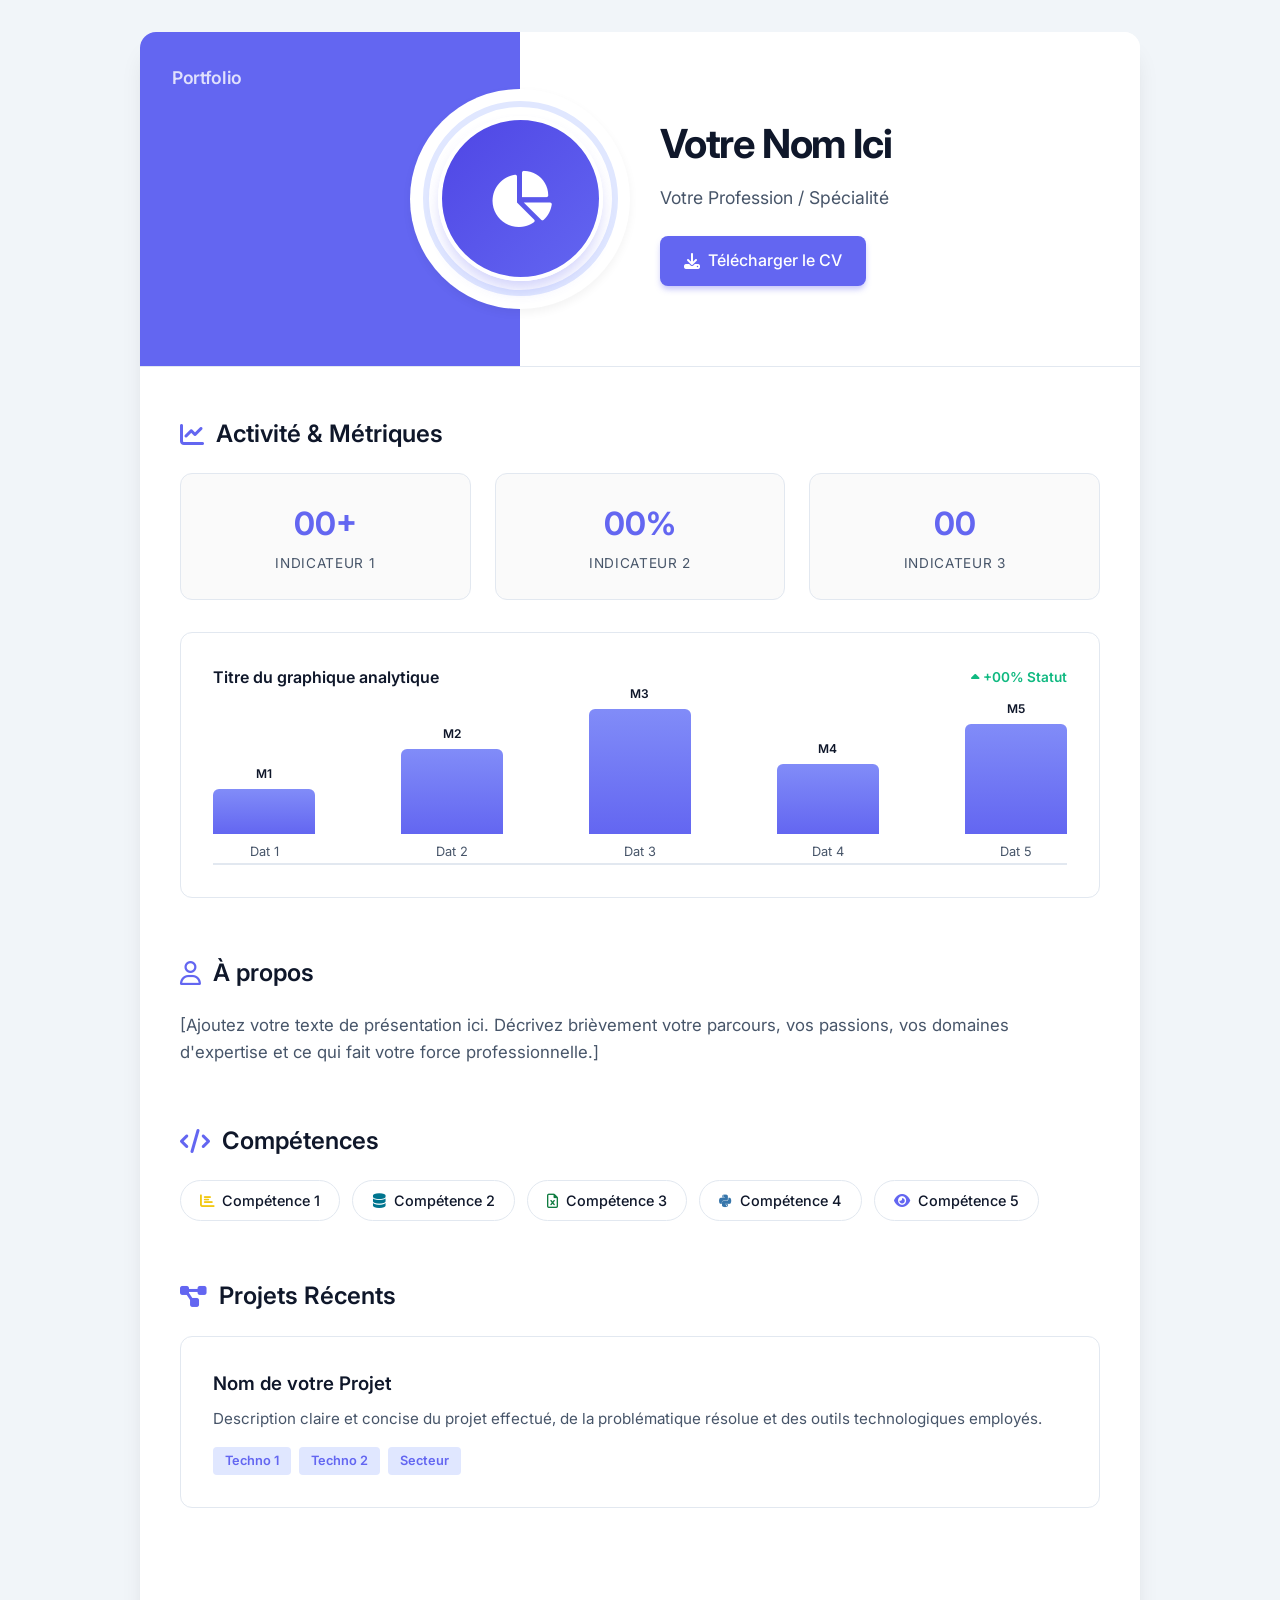
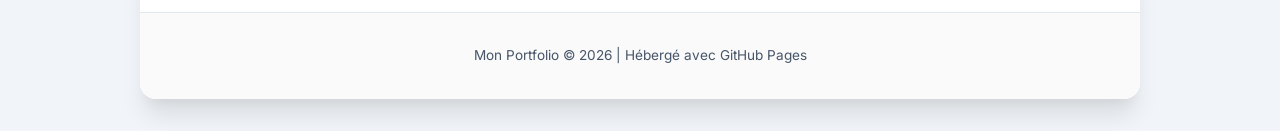
==== commit 977cf7ed: "Update index.html" ====
--- a/index.html
+++ b/index.html
@@ -3,182 +3,474 @@
 <head>
     <meta charset="UTF-8">
     <meta name="viewport" content="width=device-width, initial-scale=1.0">
-    <title>Nawel | Data Analyst</title>
-
-    <link rel="stylesheet" href="style.css">
-
-    <link rel="preconnect" href="https://fonts.googleapis.com">
-    <link href="https://fonts.googleapis.com/css2?family=Poppins:wght@300;400;500;600;700&display=swap" rel="stylesheet">
+    <title>Mon Portfolio | Data Analyst</title>
+    <link href="https://fonts.googleapis.com/css2?family=Inter:wght@300;400;500;600;700&display=swap" rel="stylesheet">
+    <link rel="stylesheet" href="https://cdnjs.cloudflare.com/ajax/libs/font-awesome/6.4.0/css/all.min.css">
+    
+    <style>
+        :root {
+            --bg-page: #f1f5f9;
+            --bg-card: #ffffff;
+            --primary-purple: #6366f1; 
+            --primary-purple-light: #e0e7ff;
+            --accent-green: #10b981;
+            --text-dark: #0f172a;
+            --text-muted: #475569;
+        }
+
+        * {
+            box-sizing: border-box;
+            margin: 0;
+            padding: 0;
+        }
+
+        body {
+            font-family: 'Inter', sans-serif;
+            background-color: var(--bg-page);
+            color: var(--text-dark);
+            line-height: 1.6;
+            padding: 2rem 1rem;
+            display: flex;
+            justify-content: center;
+        }
+
+        /* Conteneur principal style "Application/Portfolio" */
+        .portfolio-wrapper {
+            width: 100%;
+            max-width: 1000px;
+            background-color: var(--bg-card);
+            border-radius: 16px;
+            overflow: hidden;
+            box-shadow: 0 20px 25px -5px rgba(0, 0, 0, 0.1), 0 10px 10px -5px rgba(0, 0, 0, 0.04);
+        }
+
+        /* En-tête bicolore */
+        .hero-section {
+            display: grid;
+            grid-template-columns: 38% 62%;
+            background-color: var(--bg-card);
+            position: relative;
+            border-bottom: 1px solid #e2e8f0;
+        }
+
+        /* Bloc de couleur à gauche */
+        .hero-left {
+            background-color: var(--primary-purple);
+            display: flex;
+            align-items: center;
+            justify-content: flex-end;
+            padding: 4rem 0;
+            position: relative;
+        }
+
+        .brand-logo {
+            position: absolute;
+            top: 2rem;
+            left: 2rem;
+            color: rgba(255, 255, 255, 0.8);
+            font-weight: 600;
+            font-size: 1.1rem;
+            letter-spacing: -0.02em;
+        }
+
+        /* Cercle abstrait avec Icône de Dashboard statistique */
+        .photo-container {
+            position: absolute;
+            right: -110px; 
+            top: 50%;
+            transform: translateY(-50%);
+            width: 220px;
+            height: 220px;
+            background-color: var(--bg-card);
+            border-radius: 50%;
+            display: flex;
+            align-items: center;
+            justify-content: center;
+            box-shadow: 0 4px 10px rgba(0,0,0,0.05);
+            z-index: 10;
+        }
+
+        .photo-outer-ring {
+            width: 195px;
+            height: 195px;
+            border: 6px solid var(--primary-purple-light);
+            border-radius: 50%;
+            display: flex;
+            align-items: center;
+            justify-content: center;
+        }
+
+        .photo-inner-ring {
+            width: 165px;
+            height: 165px;
+            background: linear-gradient(135deg, #4f46e5 0%, #6366f1 100%);
+            border-radius: 50%;
+            display: flex;
+            align-items: center;
+            justify-content: center;
+            border: 4px solid var(--bg-card);
+            box-shadow: 0 10px 15px -3px rgba(99, 102, 241, 0.3);
+        }
+
+        .photo-inner-ring i {
+            color: white;
+            font-size: 3.5rem;
+            animation: pulse 3s infinite alternate;
+        }
+
+        @keyframes pulse {
+            0% { transform: scale(1); opacity: 0.9; }
+            100% { transform: scale(1.06); opacity: 1; }
+        }
+
+        /* Bloc d'informations à droite */
+        .hero-right {
+            padding: 5rem 2rem 5rem 140px; 
+            display: flex;
+            flex-direction: column;
+            justify-content: center;
+        }
+
+        .hero-right h1 {
+            font-size: 2.5rem;
+            font-weight: 700;
+            letter-spacing: -0.03em;
+            color: var(--text-dark);
+            margin-bottom: 0.5rem;
+        }
+
+        .hero-right p {
+            font-size: 1.1rem;
+            color: var(--text-muted);
+            font-weight: 400;
+            margin-bottom: 1.5rem;
+        }
+
+        .btn-cv {
+            display: inline-flex;
+            align-items: center;
+            justify-content: center;
+            background-color: var(--primary-purple);
+            color: white;
+            padding: 0.75rem 1.5rem;
+            border-radius: 8px;
+            font-weight: 500;
+            text-decoration: none;
+            width: fit-content;
+            box-shadow: 0 4px 6px -1px rgba(99, 102, 241, 0.4);
+            transition: all 0.2s ease;
+        }
+
+        .btn-cv:hover {
+            background-color: #4f46e5;
+            transform: translateY(-1px);
+        }
+
+        /* Contenu Principal */
+        .main-content {
+            padding: 3rem 2.5rem;
+        }
+
+        section {
+            margin-bottom: 3.5rem;
+        }
+
+        h2 {
+            font-size: 1.5rem;
+            font-weight: 600;
+            margin-bottom: 1.25rem;
+            display: flex;
+            align-items: center;
+            gap: 0.75rem;
+            color: var(--text-dark);
+        }
+
+        .section-text {
+            color: var(--text-muted);
+            font-size: 1.05rem;
+            max-width: 850px;
+        }
+
+        /* --- SECTION COMPOSANTS GRAPHIQUES --- */
+        .metrics-grid {
+            display: grid;
+            grid-template-columns: repeat(auto-fit, minmax(200px, 1fr));
+            gap: 1.5rem;
+            margin-bottom: 2rem;
+        }
+
+        .metric-card {
+            background: #fafafa;
+            border: 1px solid #e2e8f0;
+            border-radius: 12px;
+            padding: 1.5rem;
+            text-align: center;
+        }
+
+        .metric-value {
+            font-size: 2rem;
+            font-weight: 700;
+            color: var(--primary-purple);
+            margin-bottom: 0.25rem;
+        }
+
+        .metric-label {
+            font-size: 0.85rem;
+            color: var(--text-muted);
+            text-transform: uppercase;
+            letter-spacing: 0.05em;
+        }
+
+        /* Schéma de Graphique Statistique */
+        .chart-container {
+            background: #ffffff;
+            border: 1px solid #e2e8f0;
+            border-radius: 12px;
+            padding: 2rem;
+            margin-top: 1.5rem;
+        }
+
+        .chart-title {
+            font-size: 1rem;
+            font-weight: 600;
+            margin-bottom: 1.5rem;
+            color: var(--text-dark);
+            display: flex;
+            justify-content: space-between;
+            align-items: center;
+        }
+
+        .chart-bars {
+            display: flex;
+            justify-content: space-between;
+            align-items: flex-end;
+            height: 150px;
+            padding-top: 1rem;
+            border-bottom: 2px solid #e2e8f0;
+        }
+
+        .chart-bar-wrapper {
+            display: flex;
+            flex-direction: column;
+            align-items: center;
+            width: 12%;
+        }
+
+        .chart-bar {
+            width: 100%;
+            background: linear-gradient(to top, var(--primary-purple), #818cf8);
+            border-top-left-radius: 6px;
+            border-top-right-radius: 6px;
+            position: relative;
+        }
+
+        .chart-bar::before {
+            content: attr(data-value);
+            position: absolute;
+            top: -25px;
+            left: 50%;
+            transform: translateX(-50%);
+            font-size: 0.75rem;
+            font-weight: 600;
+            color: var(--text-dark);
+        }
+
+        .chart-label {
+            font-size: 0.8rem;
+            color: var(--text-muted);
+            margin-top: 0.5rem;
+        }
+
+        /* Compétences Tech */
+        .skills-grid {
+            display: flex;
+            flex-wrap: wrap;
+            gap: 0.75rem;
+        }
+
+        .skill-badge {
+            background-color: #ffffff;
+            color: var(--text-dark);
+            padding: 0.5rem 1.2rem;
+            border-radius: 50px;
+            font-size: 0.9rem;
+            font-weight: 500;
+            border: 1px solid #e2e8f0;
+            display: flex;
+            align-items: center;
+            gap: 0.5rem;
+            transition: all 0.2s ease;
+        }
+
+        .skill-badge:hover {
+            border-color: var(--primary-purple);
+            transform: translateY(-2px);
+        }
+
+        /* Projets */
+        .projects-grid {
+            display: grid;
+            grid-template-columns: 1fr;
+            gap: 1.5rem;
+        }
+
+        .project-card {
+            background: #ffffff;
+            border-radius: 12px;
+            padding: 2rem;
+            border: 1px solid #e2e8f0;
+        }
+
+        .project-tags {
+            display: flex;
+            flex-wrap: wrap;
+            gap: 0.5rem;
+            margin-top: 1rem;
+        }
+
+        .project-tag {
+            font-size: 0.8rem;
+            background-color: var(--primary-purple-light);
+            color: var(--primary-purple);
+            padding: 0.25rem 0.75rem;
+            border-radius: 4px;
+            font-weight: 600;
+        }
+
+        /* Pied de page */
+        footer {
+            text-align: center;
+            padding: 2rem;
+            color: var(--text-muted);
+            font-size: 0.85rem;
+            border-top: 1px solid #e2e8f0;
+            background-color: #fafafa;
+        }
+
+        /* Responsive Mobile */
+        @media (max-width: 768px) {
+            .hero-section { grid-template-columns: 1fr; }
+            .hero-left { height: 120px; padding: 0; justify-content: center; }
+            .photo-container { right: auto; left: 50%; top: 120px; transform: translate(-50%, -50%); }
+            .hero-right { padding: 120px 1.5rem 3rem 1.5rem; text-align: center; }
+            .btn-cv { margin: 0 auto; }
+        }
+    </style>
 </head>
-
 <body>
 
-    <!-- NAVBAR -->
-    <header>
-        <div class="logo">Nawel.</div>
-
-        <nav>
-            <a href="#home">Accueil</a>
-            <a href="#about">À propos</a>
-            <a href="#skills">Compétences</a>
-            <a href="#projects">Projets</a>
-            <a href="#contact">Contact</a>
-        </nav>
-    </header>
-
-    <!-- HERO SECTION -->
-    <section class="hero" id="home">
-
-        <div class="hero-text">
-            <h1>Bonjour, je suis <span>Nawel</span></h1>
-
-            <h2>Data Analyst & Business Intelligence</h2>
-
-            <p>
-                Passionnée par l’analyse des données, la visualisation et le reporting stratégique.
-                Je transforme les données en décisions intelligentes grâce à Power BI, Excel, SQL et Python.
-            </p>
-
-            <div class="buttons">
-                <a href="#projects" class="btn">Voir mes projets</a>
-                <a href="#contact" class="btn-outline">Contact</a>
+    <div class="portfolio-wrapper">
+        
+        <div class="hero-section">
+            <div class="hero-left">
+                <div class="brand-logo">Portfolio</div>
+                
+                <div class="photo-container">
+                    <div class="photo-outer-ring">
+                        <div class="photo-inner-ring">
+                            <i class="fa-solid fa-chart-pie"></i>
+                        </div>
+                    </div>
+                </div>
+            </div>
+            
+            <div class="hero-right">
+                <h1>Votre Nom Ici</h1>
+                <p>Votre Profession / Spécialité</p>
+                <a href="#" class="btn-cv"><i class="fa-solid fa-download" style="margin-right: 8px;"></i> Télécharger le CV</a>
             </div>
         </div>
 
-        <div class="hero-image">
-            <img src="https://images.unsplash.com/photo-1551288049-bebda4e38f71?q=80&w=1200&auto=format&fit=crop" alt="Data Analyst">
+        <div class="main-content">
+            
+            <section>
+                <h2><i class="fa-solid fa-chart-line" style="color: var(--primary-purple);"></i> Activité & Métriques</h2>
+                
+                <div class="metrics-grid">
+                    <div class="metric-card">
+                        <div class="metric-value">00+</div>
+                        <div class="metric-label">Indicateur 1</div>
+                    </div>
+                    <div class="metric-card">
+                        <div class="metric-value">00%</div>
+                        <div class="metric-label">Indicateur 2</div>
+                    </div>
+                    <div class="metric-card">
+                        <div class="metric-value">00</div>
+                        <div class="metric-label">Indicateur 3</div>
+                    </div>
+                </div>
+
+                <div class="chart-container">
+                    <div class="chart-title">
+                        <span>Titre du graphique analytique</span>
+                        <span style="color: var(--accent-green); font-size: 0.85rem;"><i class="fa-solid fa-caret-up"></i> +00% Statut</span>
+                    </div>
+                    <div class="chart-bars">
+                        <div class="chart-bar-wrapper">
+                            <div class="chart-bar" style="height: 45px;" data-value="M1"></div>
+                            <div class="chart-label">Dat 1</div>
+                        </div>
+                        <div class="chart-bar-wrapper">
+                            <div class="chart-bar" style="height: 85px;" data-value="M2"></div>
+                            <div class="chart-label">Dat 2</div>
+                        </div>
+                        <div class="chart-bar-wrapper">
+                            <div class="chart-bar" style="height: 125px;" data-value="M3"></div>
+                            <div class="chart-label">Dat 3</div>
+                        </div>
+                        <div class="chart-bar-wrapper">
+                            <div class="chart-bar" style="height: 70px;" data-value="M4"></div>
+                            <div class="chart-label">Dat 4</div>
+                        </div>
+                        <div class="chart-bar-wrapper">
+                            <div class="chart-bar" style="height: 110px;" data-value="M5"></div>
+                            <div class="chart-label">Dat 5</div>
+                        </div>
+                    </div>
+                </div>
+            </section>
+
+            <section>
+                <h2><i class="fa-regular fa-user" style="color: var(--primary-purple);"></i> À propos</h2>
+                <p class="section-text">
+                    [Ajoutez votre texte de présentation ici. Décrivez brièvement votre parcours, vos passions, vos domaines d'expertise et ce qui fait votre force professionnelle.]
+                </p>
+            </section>
+
+            <section>
+                <h2><i class="fa-solid fa-code" style="color: var(--primary-purple);"></i> Compétences</h2>
+                <div class="skills-grid">
+                    <div class="skill-badge"><i class="fa-solid fa-chart-bar" style="color: #f2c811;"></i> Compétence 1</div>
+                    <div class="skill-badge"><i class="fa-solid fa-database" style="color: #00758f;"></i> Compétence 2</div>
+                    <div class="skill-badge"><i class="fa-regular fa-file-excel" style="color: #107c41;"></i> Compétence 3</div>
+                    <div class="skill-badge"><i class="fa-brands fa-python" style="color: #3776ab;"></i> Compétence 4</div>
+                    <div class="skill-badge"><i class="fa-solid fa-eye" style="color: #6366f1;"></i> Compétence 5</div>
+                </div>
+            </section>
+
+            <section>
+                <h2><i class="fa-solid fa-diagram-project" style="color: var(--primary-purple);"></i> Projets Récents</h2>
+                <div class="projects-grid">
+                    <div class="project-card">
+                        <h3 style="font-weight: 600; margin-bottom: 0.5rem;">Nom de votre Projet</h3>
+                        <p style="color: var(--text-muted); font-size: 0.95rem;">Description claire et concise du projet effectué, de la problématique résolue et des outils technologiques employés.</p>
+                        <div class="project-tags">
+                            <span class="project-tag">Techno 1</span>
+                            <span class="project-tag">Techno 2</span>
+                            <span class="project-tag">Secteur</span>
+                        </div>
+                    </div>
+                </div>
+            </section>
+
         </div>
 
-    </section>
-
-    <!-- ABOUT -->
-    <section class="about" id="about">
-
-        <h2 class="section-title">À propos</h2>
-
-        <div class="about-container">
-
-            <div class="about-card">
-                <h3>Profil</h3>
-
-                <p>
-                    Data Analyst spécialisée dans l’analyse statistique,
-                    les tableaux de bord Power BI et le reporting KPI.
-                    J’aime résoudre les problèmes métier grâce aux données.
-                </p>
-            </div>
-
-            <div class="about-card">
-                <h3>Objectif</h3>
-
-                <p>
-                    Construire des dashboards modernes,
-                    automatiser les rapports et aider les entreprises
-                    à prendre des décisions basées sur les données.
-                </p>
-            </div>
-
-        </div>
-
-    </section>
-
-    <!-- SKILLS -->
-    <section class="skills" id="skills">
-
-        <h2 class="section-title">Compétences</h2>
-
-        <div class="skills-grid">
-
-            <div class="skill-card">Power BI</div>
-            <div class="skill-card">Excel</div>
-            <div class="skill-card">SQL</div>
-            <div class="skill-card">Python</div>
-            <div class="skill-card">Data Visualization</div>
-            <div class="skill-card">Reporting KPI</div>
-            <div class="skill-card">Statistics</div>
-            <div class="skill-card">Dashboard Design</div>
-
-        </div>
-
-    </section>
-
-    <!-- PROJECTS -->
-    <section class="projects" id="projects">
-
-        <h2 class="section-title">Mes Projets</h2>
-
-        <div class="projects-grid">
-
-            <div class="project-card">
-
-                <img src="https://images.unsplash.com/photo-1460925895917-afdab827c52f?q=80&w=1200&auto=format&fit=crop">
-
-                <div class="project-content">
-                    <h3>Dashboard Power BI</h3>
-
-                    <p>
-                        Analyse des ventes avec KPI, évolution mensuelle
-                        et visualisation dynamique des performances.
-                    </p>
-                </div>
-
-            </div>
-
-            <div class="project-card">
-
-                <img src="https://images.unsplash.com/photo-1554224155-6726b3ff858f?q=80&w=1200&auto=format&fit=crop">
-
-                <div class="project-content">
-                    <h3>Analyse Transport</h3>
-
-                    <p>
-                        Étude des réclamations et analyse des stations
-                        les plus critiques avec reporting automatisé.
-                    </p>
-                </div>
-
-            </div>
-
-            <div class="project-card">
-
-                <img src="https://images.unsplash.com/photo-1516321318423-f06f85e504b3?q=80&w=1200&auto=format&fit=crop">
-
-                <div class="project-content">
-                    <h3>Projet SQL</h3>
-
-                    <p>
-                        Création de requêtes SQL avancées
-                        pour l’analyse des données clients.
-                    </p>
-                </div>
-
-            </div>
-
-        </div>
-
-    </section>
-
-    <!-- CONTACT -->
-    <section class="contact" id="contact">
-
-        <h2 class="section-title">Contact</h2>
-
-        <div class="contact-container">
-
-            <p>Email : nawel@email.com</p>
-
-            <p>LinkedIn : linkedin.com/in/nawel</p>
-
-            <p>GitHub : github.com/nawel-data</p>
-
-        </div>
-
-    </section>
-
-    <!-- FOOTER -->
-    <footer>
-        <p>© 2026 Nawel | Data Analyst Portfolio</p>
-    </footer>
+        <footer>
+            <p>Mon Portfolio &copy; 2026 | Hébergé avec GitHub Pages</p>
+        </footer>
+
+    </div>
 
 </body>
 </html>
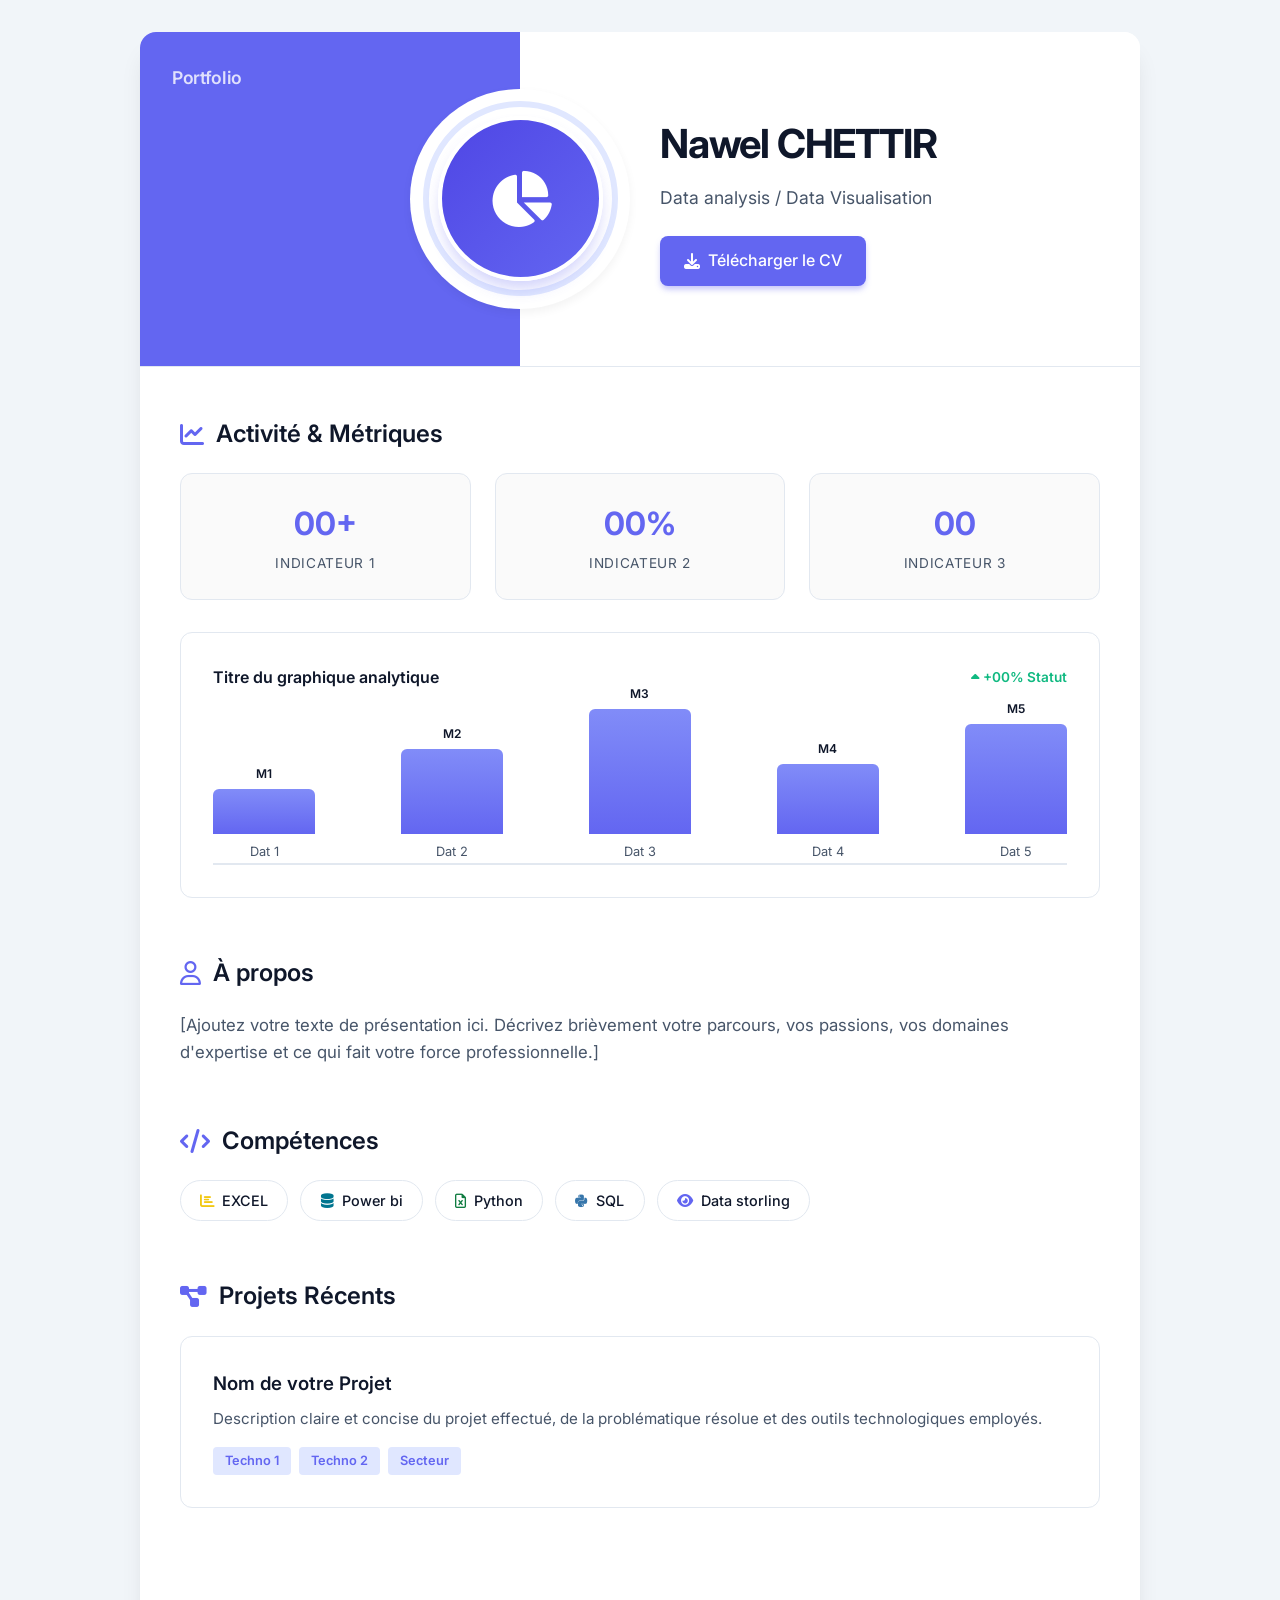
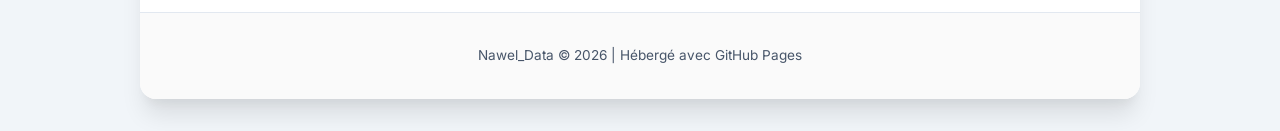
==== commit 45486af9: "Update index.html" ====
--- a/index.html
+++ b/index.html
@@ -3,7 +3,7 @@
 <head>
     <meta charset="UTF-8">
     <meta name="viewport" content="width=device-width, initial-scale=1.0">
-    <title>Mon Portfolio | Data Analyst</title>
+    <title>Nawel Data | Data Analyst</title>
     <link href="https://fonts.googleapis.com/css2?family=Inter:wght@300;400;500;600;700&display=swap" rel="stylesheet">
     <link rel="stylesheet" href="https://cdnjs.cloudflare.com/ajax/libs/font-awesome/6.4.0/css/all.min.css">
     
@@ -375,8 +375,8 @@
             </div>
             
             <div class="hero-right">
-                <h1>Votre Nom Ici</h1>
-                <p>Votre Profession / Spécialité</p>
+                <h1>Nawel CHETTIR</h1>
+                <p>Data analysis / Data Visualisation </p>
                 <a href="#" class="btn-cv"><i class="fa-solid fa-download" style="margin-right: 8px;"></i> Télécharger le CV</a>
             </div>
         </div>
@@ -441,11 +441,11 @@
             <section>
                 <h2><i class="fa-solid fa-code" style="color: var(--primary-purple);"></i> Compétences</h2>
                 <div class="skills-grid">
-                    <div class="skill-badge"><i class="fa-solid fa-chart-bar" style="color: #f2c811;"></i> Compétence 1</div>
-                    <div class="skill-badge"><i class="fa-solid fa-database" style="color: #00758f;"></i> Compétence 2</div>
-                    <div class="skill-badge"><i class="fa-regular fa-file-excel" style="color: #107c41;"></i> Compétence 3</div>
-                    <div class="skill-badge"><i class="fa-brands fa-python" style="color: #3776ab;"></i> Compétence 4</div>
-                    <div class="skill-badge"><i class="fa-solid fa-eye" style="color: #6366f1;"></i> Compétence 5</div>
+                    <div class="skill-badge"><i class="fa-solid fa-chart-bar" style="color: #f2c811;"></i> EXCEL</div>
+                    <div class="skill-badge"><i class="fa-solid fa-database" style="color: #00758f;"></i> Power bi</div>
+                    <div class="skill-badge"><i class="fa-regular fa-file-excel" style="color: #107c41;"></i> Python </div>
+                    <div class="skill-badge"><i class="fa-brands fa-python" style="color: #3776ab;"></i> SQL </div>
+                    <div class="skill-badge"><i class="fa-solid fa-eye" style="color: #6366f1;"></i> Data storling</div>
                 </div>
             </section>
 
@@ -467,7 +467,7 @@
         </div>
 
         <footer>
-            <p>Mon Portfolio &copy; 2026 | Hébergé avec GitHub Pages</p>
+            <p>Nawel_Data &copy; 2026 | Hébergé avec GitHub Pages</p>
         </footer>
 
     </div>
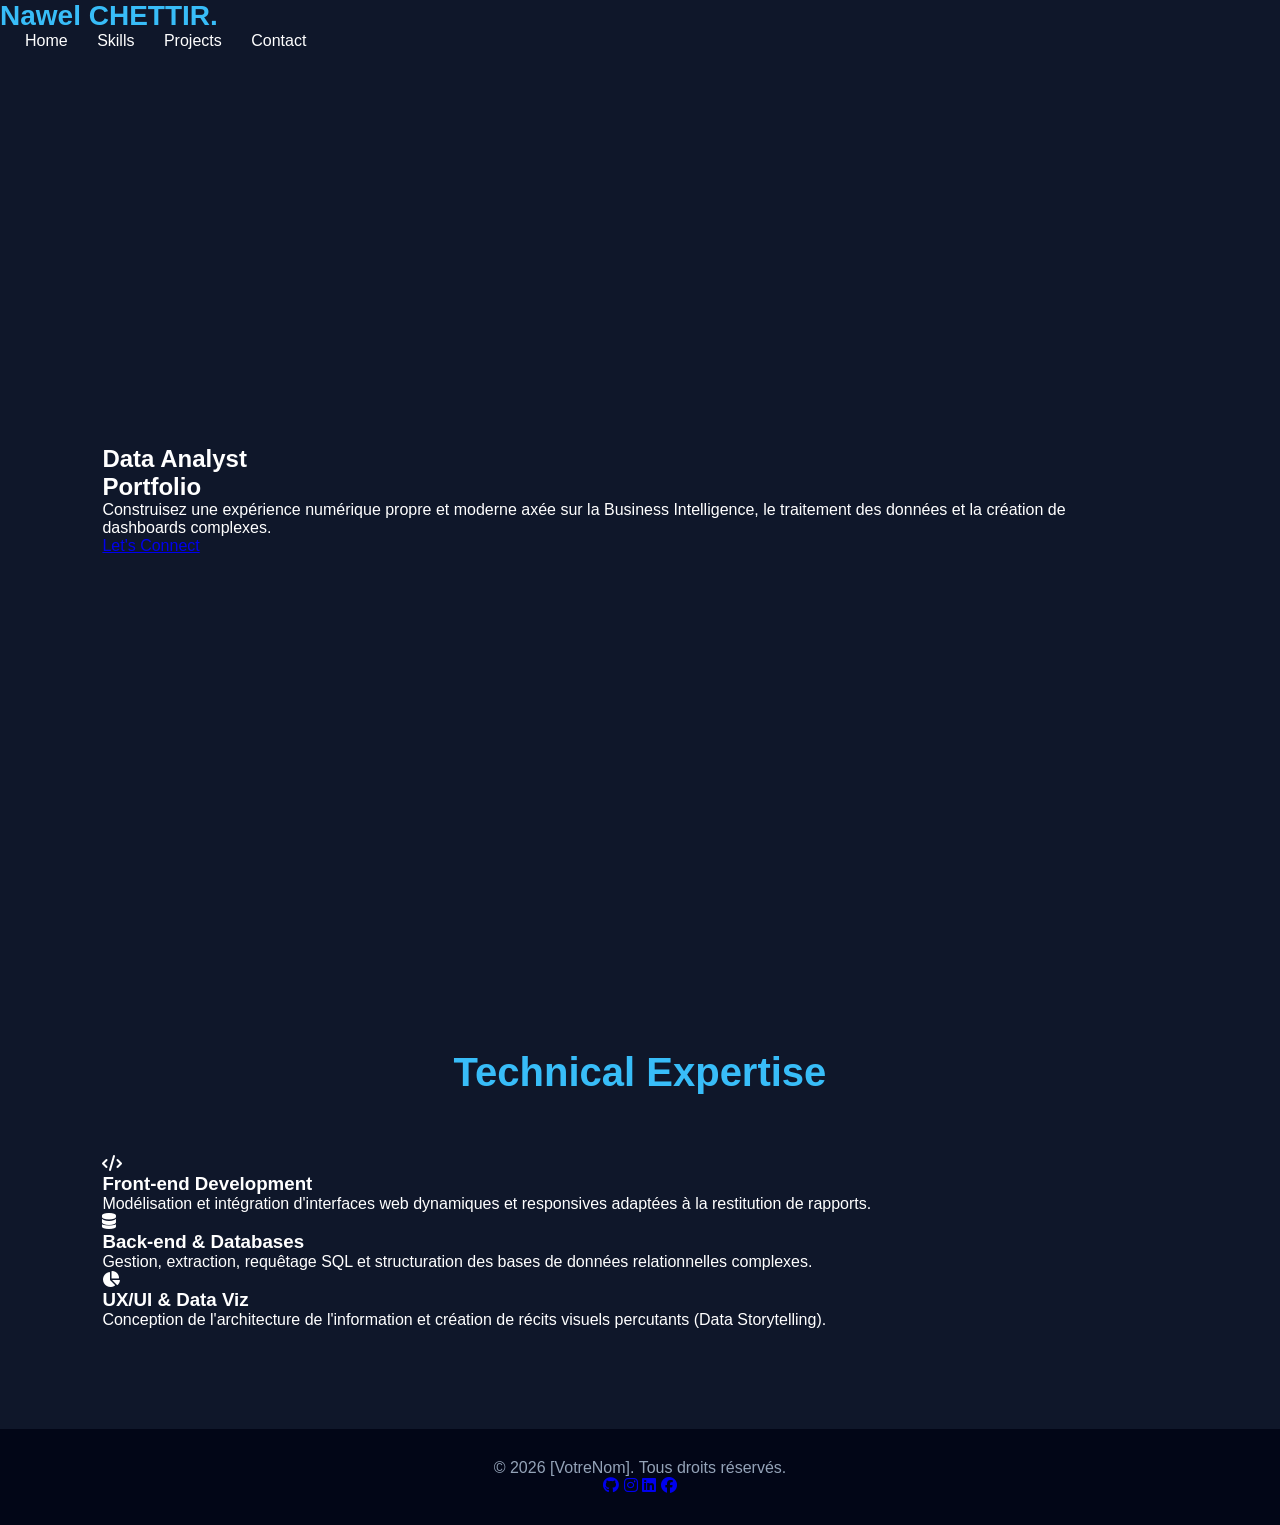
==== commit a59523a4: "Update index.html" ====
--- a/index.html
+++ b/index.html
@@ -3,474 +3,84 @@
 <head>
     <meta charset="UTF-8">
     <meta name="viewport" content="width=device-width, initial-scale=1.0">
-    <title>Nawel Data | Data Analyst</title>
+    <title>Data Analyst Portfolio | Data Visualition </title>
     <link href="https://fonts.googleapis.com/css2?family=Inter:wght@300;400;500;600;700&display=swap" rel="stylesheet">
     <link rel="stylesheet" href="https://cdnjs.cloudflare.com/ajax/libs/font-awesome/6.4.0/css/all.min.css">
-    
-    <style>
-        :root {
-            --bg-page: #f1f5f9;
-            --bg-card: #ffffff;
-            --primary-purple: #6366f1; 
-            --primary-purple-light: #e0e7ff;
-            --accent-green: #10b981;
-            --text-dark: #0f172a;
-            --text-muted: #475569;
-        }
-
-        * {
-            box-sizing: border-box;
-            margin: 0;
-            padding: 0;
-        }
-
-        body {
-            font-family: 'Inter', sans-serif;
-            background-color: var(--bg-page);
-            color: var(--text-dark);
-            line-height: 1.6;
-            padding: 2rem 1rem;
-            display: flex;
-            justify-content: center;
-        }
-
-        /* Conteneur principal style "Application/Portfolio" */
-        .portfolio-wrapper {
-            width: 100%;
-            max-width: 1000px;
-            background-color: var(--bg-card);
-            border-radius: 16px;
-            overflow: hidden;
-            box-shadow: 0 20px 25px -5px rgba(0, 0, 0, 0.1), 0 10px 10px -5px rgba(0, 0, 0, 0.04);
-        }
-
-        /* En-tête bicolore */
-        .hero-section {
-            display: grid;
-            grid-template-columns: 38% 62%;
-            background-color: var(--bg-card);
-            position: relative;
-            border-bottom: 1px solid #e2e8f0;
-        }
-
-        /* Bloc de couleur à gauche */
-        .hero-left {
-            background-color: var(--primary-purple);
-            display: flex;
-            align-items: center;
-            justify-content: flex-end;
-            padding: 4rem 0;
-            position: relative;
-        }
-
-        .brand-logo {
-            position: absolute;
-            top: 2rem;
-            left: 2rem;
-            color: rgba(255, 255, 255, 0.8);
-            font-weight: 600;
-            font-size: 1.1rem;
-            letter-spacing: -0.02em;
-        }
-
-        /* Cercle abstrait avec Icône de Dashboard statistique */
-        .photo-container {
-            position: absolute;
-            right: -110px; 
-            top: 50%;
-            transform: translateY(-50%);
-            width: 220px;
-            height: 220px;
-            background-color: var(--bg-card);
-            border-radius: 50%;
-            display: flex;
-            align-items: center;
-            justify-content: center;
-            box-shadow: 0 4px 10px rgba(0,0,0,0.05);
-            z-index: 10;
-        }
-
-        .photo-outer-ring {
-            width: 195px;
-            height: 195px;
-            border: 6px solid var(--primary-purple-light);
-            border-radius: 50%;
-            display: flex;
-            align-items: center;
-            justify-content: center;
-        }
-
-        .photo-inner-ring {
-            width: 165px;
-            height: 165px;
-            background: linear-gradient(135deg, #4f46e5 0%, #6366f1 100%);
-            border-radius: 50%;
-            display: flex;
-            align-items: center;
-            justify-content: center;
-            border: 4px solid var(--bg-card);
-            box-shadow: 0 10px 15px -3px rgba(99, 102, 241, 0.3);
-        }
-
-        .photo-inner-ring i {
-            color: white;
-            font-size: 3.5rem;
-            animation: pulse 3s infinite alternate;
-        }
-
-        @keyframes pulse {
-            0% { transform: scale(1); opacity: 0.9; }
-            100% { transform: scale(1.06); opacity: 1; }
-        }
-
-        /* Bloc d'informations à droite */
-        .hero-right {
-            padding: 5rem 2rem 5rem 140px; 
-            display: flex;
-            flex-direction: column;
-            justify-content: center;
-        }
-
-        .hero-right h1 {
-            font-size: 2.5rem;
-            font-weight: 700;
-            letter-spacing: -0.03em;
-            color: var(--text-dark);
-            margin-bottom: 0.5rem;
-        }
-
-        .hero-right p {
-            font-size: 1.1rem;
-            color: var(--text-muted);
-            font-weight: 400;
-            margin-bottom: 1.5rem;
-        }
-
-        .btn-cv {
-            display: inline-flex;
-            align-items: center;
-            justify-content: center;
-            background-color: var(--primary-purple);
-            color: white;
-            padding: 0.75rem 1.5rem;
-            border-radius: 8px;
-            font-weight: 500;
-            text-decoration: none;
-            width: fit-content;
-            box-shadow: 0 4px 6px -1px rgba(99, 102, 241, 0.4);
-            transition: all 0.2s ease;
-        }
-
-        .btn-cv:hover {
-            background-color: #4f46e5;
-            transform: translateY(-1px);
-        }
-
-        /* Contenu Principal */
-        .main-content {
-            padding: 3rem 2.5rem;
-        }
-
-        section {
-            margin-bottom: 3.5rem;
-        }
-
-        h2 {
-            font-size: 1.5rem;
-            font-weight: 600;
-            margin-bottom: 1.25rem;
-            display: flex;
-            align-items: center;
-            gap: 0.75rem;
-            color: var(--text-dark);
-        }
-
-        .section-text {
-            color: var(--text-muted);
-            font-size: 1.05rem;
-            max-width: 850px;
-        }
-
-        /* --- SECTION COMPOSANTS GRAPHIQUES --- */
-        .metrics-grid {
-            display: grid;
-            grid-template-columns: repeat(auto-fit, minmax(200px, 1fr));
-            gap: 1.5rem;
-            margin-bottom: 2rem;
-        }
-
-        .metric-card {
-            background: #fafafa;
-            border: 1px solid #e2e8f0;
-            border-radius: 12px;
-            padding: 1.5rem;
-            text-align: center;
-        }
-
-        .metric-value {
-            font-size: 2rem;
-            font-weight: 700;
-            color: var(--primary-purple);
-            margin-bottom: 0.25rem;
-        }
-
-        .metric-label {
-            font-size: 0.85rem;
-            color: var(--text-muted);
-            text-transform: uppercase;
-            letter-spacing: 0.05em;
-        }
-
-        /* Schéma de Graphique Statistique */
-        .chart-container {
-            background: #ffffff;
-            border: 1px solid #e2e8f0;
-            border-radius: 12px;
-            padding: 2rem;
-            margin-top: 1.5rem;
-        }
-
-        .chart-title {
-            font-size: 1rem;
-            font-weight: 600;
-            margin-bottom: 1.5rem;
-            color: var(--text-dark);
-            display: flex;
-            justify-content: space-between;
-            align-items: center;
-        }
-
-        .chart-bars {
-            display: flex;
-            justify-content: space-between;
-            align-items: flex-end;
-            height: 150px;
-            padding-top: 1rem;
-            border-bottom: 2px solid #e2e8f0;
-        }
-
-        .chart-bar-wrapper {
-            display: flex;
-            flex-direction: column;
-            align-items: center;
-            width: 12%;
-        }
-
-        .chart-bar {
-            width: 100%;
-            background: linear-gradient(to top, var(--primary-purple), #818cf8);
-            border-top-left-radius: 6px;
-            border-top-right-radius: 6px;
-            position: relative;
-        }
-
-        .chart-bar::before {
-            content: attr(data-value);
-            position: absolute;
-            top: -25px;
-            left: 50%;
-            transform: translateX(-50%);
-            font-size: 0.75rem;
-            font-weight: 600;
-            color: var(--text-dark);
-        }
-
-        .chart-label {
-            font-size: 0.8rem;
-            color: var(--text-muted);
-            margin-top: 0.5rem;
-        }
-
-        /* Compétences Tech */
-        .skills-grid {
-            display: flex;
-            flex-wrap: wrap;
-            gap: 0.75rem;
-        }
-
-        .skill-badge {
-            background-color: #ffffff;
-            color: var(--text-dark);
-            padding: 0.5rem 1.2rem;
-            border-radius: 50px;
-            font-size: 0.9rem;
-            font-weight: 500;
-            border: 1px solid #e2e8f0;
-            display: flex;
-            align-items: center;
-            gap: 0.5rem;
-            transition: all 0.2s ease;
-        }
-
-        .skill-badge:hover {
-            border-color: var(--primary-purple);
-            transform: translateY(-2px);
-        }
-
-        /* Projets */
-        .projects-grid {
-            display: grid;
-            grid-template-columns: 1fr;
-            gap: 1.5rem;
-        }
-
-        .project-card {
-            background: #ffffff;
-            border-radius: 12px;
-            padding: 2rem;
-            border: 1px solid #e2e8f0;
-        }
-
-        .project-tags {
-            display: flex;
-            flex-wrap: wrap;
-            gap: 0.5rem;
-            margin-top: 1rem;
-        }
-
-        .project-tag {
-            font-size: 0.8rem;
-            background-color: var(--primary-purple-light);
-            color: var(--primary-purple);
-            padding: 0.25rem 0.75rem;
-            border-radius: 4px;
-            font-weight: 600;
-        }
-
-        /* Pied de page */
-        footer {
-            text-align: center;
-            padding: 2rem;
-            color: var(--text-muted);
-            font-size: 0.85rem;
-            border-top: 1px solid #e2e8f0;
-            background-color: #fafafa;
-        }
-
-        /* Responsive Mobile */
-        @media (max-width: 768px) {
-            .hero-section { grid-template-columns: 1fr; }
-            .hero-left { height: 120px; padding: 0; justify-content: center; }
-            .photo-container { right: auto; left: 50%; top: 120px; transform: translate(-50%, -50%); }
-            .hero-right { padding: 120px 1.5rem 3rem 1.5rem; text-align: center; }
-            .btn-cv { margin: 0 auto; }
-        }
-    </style>
+    <link rel="stylesheet" href="style.css">
 </head>
 <body>
 
-    <div class="portfolio-wrapper">
-        
-        <div class="hero-section">
-            <div class="hero-left">
-                <div class="brand-logo">Portfolio</div>
-                
-                <div class="photo-container">
-                    <div class="photo-outer-ring">
-                        <div class="photo-inner-ring">
-                            <i class="fa-solid fa-chart-pie"></i>
-                        </div>
-                    </div>
+    <nav>
+        <div class="logo">Nawel CHETTIR<span>.</span></div>
+        <div class="links">
+            <a href="#">Home</a>
+            <a href="#">Skills</a>
+            <a href="#">Projects</a>
+            <a href="#">Contact</a>
+        </div>
+    </nav>
+
+    <div class="container">
+
+        <section class="hero">
+            <div class="hero-content">
+                <h2>Data Analyst<br><span>Portfolio</span></h2>
+                <p>Construisez une expérience numérique propre et moderne axée sur la Business Intelligence, le traitement des données et la création de dashboards complexes.</p>
+                <a href="#" class="btn-connect">Let's Connect</a>
+            </div>
+
+            <div class="hero-avatar-zone">
+                <div class="avatar-glow-ring">
+                    <svg viewBox="0 0 100 100">
+                        <circle cx="50" cy="50" r="35" stroke-dasharray="5,5"/>
+                        <circle cx="50" cy="50" r="20" class="inner-circle"/>
+                        <line x1="15" y1="50" x2="85" y2="50" />
+                        <line x1="50" y1="15" x2="50" y2="85" />
+                        <circle cx="50" cy="15" r="3" class="node-dot"/>
+                        <circle cx="50" cy="85" r="3" class="node-dot"/>
+                        <circle cx="15" cy="50" r="3" class="node-dot"/>
+                        <circle cx="85" cy="50" r="3" class="node-dot"/>
+                    </svg>
                 </div>
             </div>
-            
-            <div class="hero-right">
-                <h1>Nawel CHETTIR</h1>
-                <p>Data analysis / Data Visualisation </p>
-                <a href="#" class="btn-cv"><i class="fa-solid fa-download" style="margin-right: 8px;"></i> Télécharger le CV</a>
-            </div>
-        </div>
+        </section>
 
-        <div class="main-content">
-            
-            <section>
-                <h2><i class="fa-solid fa-chart-line" style="color: var(--primary-purple);"></i> Activité & Métriques</h2>
+        <section>
+            <h2 class="section-title">Technical Expertise</h2>
+            <div class="expertise-grid">
                 
-                <div class="metrics-grid">
-                    <div class="metric-card">
-                        <div class="metric-value">00+</div>
-                        <div class="metric-label">Indicateur 1</div>
-                    </div>
-                    <div class="metric-card">
-                        <div class="metric-value">00%</div>
-                        <div class="metric-label">Indicateur 2</div>
-                    </div>
-                    <div class="metric-card">
-                        <div class="metric-value">00</div>
-                        <div class="metric-label">Indicateur 3</div>
-                    </div>
+                <div class="expertise-card">
+                    <div class="card-icon"><i class="fa-solid fa-code"></i></div>
+                    <h3>Front-end Development</h3>
+                    <p>Modélisation et intégration d'interfaces web dynamiques et responsives adaptées à la restitution de rapports.</p>
                 </div>
 
-                <div class="chart-container">
-                    <div class="chart-title">
-                        <span>Titre du graphique analytique</span>
-                        <span style="color: var(--accent-green); font-size: 0.85rem;"><i class="fa-solid fa-caret-up"></i> +00% Statut</span>
-                    </div>
-                    <div class="chart-bars">
-                        <div class="chart-bar-wrapper">
-                            <div class="chart-bar" style="height: 45px;" data-value="M1"></div>
-                            <div class="chart-label">Dat 1</div>
-                        </div>
-                        <div class="chart-bar-wrapper">
-                            <div class="chart-bar" style="height: 85px;" data-value="M2"></div>
-                            <div class="chart-label">Dat 2</div>
-                        </div>
-                        <div class="chart-bar-wrapper">
-                            <div class="chart-bar" style="height: 125px;" data-value="M3"></div>
-                            <div class="chart-label">Dat 3</div>
-                        </div>
-                        <div class="chart-bar-wrapper">
-                            <div class="chart-bar" style="height: 70px;" data-value="M4"></div>
-                            <div class="chart-label">Dat 4</div>
-                        </div>
-                        <div class="chart-bar-wrapper">
-                            <div class="chart-bar" style="height: 110px;" data-value="M5"></div>
-                            <div class="chart-label">Dat 5</div>
-                        </div>
-                    </div>
+                <div class="expertise-card">
+                    <div class="card-icon"><i class="fa-solid fa-database"></i></div>
+                    <h3>Back-end & Databases</h3>
+                    <p>Gestion, extraction, requêtage SQL et structuration des bases de données relationnelles complexes.</p>
                 </div>
-            </section>
 
-            <section>
-                <h2><i class="fa-regular fa-user" style="color: var(--primary-purple);"></i> À propos</h2>
-                <p class="section-text">
-                    [Ajoutez votre texte de présentation ici. Décrivez brièvement votre parcours, vos passions, vos domaines d'expertise et ce qui fait votre force professionnelle.]
-                </p>
-            </section>
+                <div class="expertise-card">
+                    <div class="card-icon"><i class="fa-solid fa-chart-pie"></i></div>
+                    <h3>UX/UI & Data Viz</h3>
+                    <p>Conception de l'architecture de l'information et création de récits visuels percutants (Data Storytelling).</p>
+                </div>
 
-            <section>
-                <h2><i class="fa-solid fa-code" style="color: var(--primary-purple);"></i> Compétences</h2>
-                <div class="skills-grid">
-                    <div class="skill-badge"><i class="fa-solid fa-chart-bar" style="color: #f2c811;"></i> EXCEL</div>
-                    <div class="skill-badge"><i class="fa-solid fa-database" style="color: #00758f;"></i> Power bi</div>
-                    <div class="skill-badge"><i class="fa-regular fa-file-excel" style="color: #107c41;"></i> Python </div>
-                    <div class="skill-badge"><i class="fa-brands fa-python" style="color: #3776ab;"></i> SQL </div>
-                    <div class="skill-badge"><i class="fa-solid fa-eye" style="color: #6366f1;"></i> Data storling</div>
-                </div>
-            </section>
-
-            <section>
-                <h2><i class="fa-solid fa-diagram-project" style="color: var(--primary-purple);"></i> Projets Récents</h2>
-                <div class="projects-grid">
-                    <div class="project-card">
-                        <h3 style="font-weight: 600; margin-bottom: 0.5rem;">Nom de votre Projet</h3>
-                        <p style="color: var(--text-muted); font-size: 0.95rem;">Description claire et concise du projet effectué, de la problématique résolue et des outils technologiques employés.</p>
-                        <div class="project-tags">
-                            <span class="project-tag">Techno 1</span>
-                            <span class="project-tag">Techno 2</span>
-                            <span class="project-tag">Secteur</span>
-                        </div>
-                    </div>
-                </div>
-            </section>
-
-        </div>
-
-        <footer>
-            <p>Nawel_Data &copy; 2026 | Hébergé avec GitHub Pages</p>
-        </footer>
+            </div>
+        </section>
 
     </div>
 
+    <footer>
+        <p>&copy; 2026 [VotreNom]. Tous droits réservés.</p>
+        <div class="socials">
+            <a href="#"><i class="fa-brands fa-github"></i></a>
+            <a href="#"><i class="fa-brands fa-instagram"></i></a>
+            <a href="#"><i class="fa-brands fa-linkedin"></i></a>
+            <a href="#"><i class="fa-brands fa-facebook"></i></a>
+        </div>
+    </footer>
+
 </body>
 </html>
--- a/style.css
+++ b/style.css
@@ -0,0 +1,233 @@
+*{
+    margin:0;
+    padding:0;
+    box-sizing:border-box;
+    scroll-behavior:smooth;
+}
+
+body{
+    font-family:'Poppins', sans-serif;
+    background:#0f172a;
+    color:white;
+}
+
+/* HEADER */
+
+header{
+    width:100%;
+    padding:20px 8%;
+    display:flex;
+    justify-content:space-between;
+    align-items:center;
+    position:fixed;
+    top:0;
+    background:rgba(15,23,42,0.9);
+    backdrop-filter:blur(10px);
+    z-index:1000;
+}
+
+.logo{
+    font-size:28px;
+    font-weight:700;
+    color:#38bdf8;
+}
+
+nav a{
+    color:white;
+    text-decoration:none;
+    margin-left:25px;
+    transition:0.3s;
+}
+
+nav a:hover{
+    color:#38bdf8;
+}
+
+/* HERO */
+
+.hero{
+    min-height:100vh;
+    display:flex;
+    justify-content:space-between;
+    align-items:center;
+    padding:120px 8%;
+    gap:50px;
+}
+
+.hero-text{
+    flex:1;
+}
+
+.hero-text h1{
+    font-size:60px;
+    margin-bottom:10px;
+}
+
+.hero-text span{
+    color:#38bdf8;
+}
+
+.hero-text h2{
+    font-size:28px;
+    color:#cbd5e1;
+    margin-bottom:20px;
+}
+
+.hero-text p{
+    line-height:1.8;
+    color:#94a3b8;
+    margin-bottom:30px;
+}
+
+.buttons{
+    display:flex;
+    gap:20px;
+}
+
+.btn{
+    background:#38bdf8;
+    color:#0f172a;
+    padding:14px 28px;
+    border-radius:10px;
+    text-decoration:none;
+    font-weight:600;
+}
+
+.btn-outline{
+    border:2px solid #38bdf8;
+    color:#38bdf8;
+    padding:14px 28px;
+    border-radius:10px;
+    text-decoration:none;
+    font-weight:600;
+}
+
+.hero-image{
+    flex:1;
+}
+
+.hero-image img{
+    width:100%;
+    border-radius:20px;
+}
+
+/* SECTION */
+
+section{
+    padding:100px 8%;
+}
+
+.section-title{
+    text-align:center;
+    font-size:40px;
+    margin-bottom:60px;
+    color:#38bdf8;
+}
+
+/* ABOUT */
+
+.about-container{
+    display:grid;
+    grid-template-columns:repeat(auto-fit,minmax(300px,1fr));
+    gap:30px;
+}
+
+.about-card{
+    background:#1e293b;
+    padding:30px;
+    border-radius:20px;
+}
+
+.about-card h3{
+    margin-bottom:20px;
+}
+
+/* SKILLS */
+
+.skills-grid{
+    display:grid;
+    grid-template-columns:repeat(auto-fit,minmax(200px,1fr));
+    gap:20px;
+}
+
+.skill-card{
+    background:#1e293b;
+    padding:25px;
+    border-radius:15px;
+    text-align:center;
+    transition:0.3s;
+}
+
+.skill-card:hover{
+    transform:translateY(-5px);
+    background:#38bdf8;
+    color:#0f172a;
+}
+
+/* PROJECTS */
+
+.projects-grid{
+    display:grid;
+    grid-template-columns:repeat(auto-fit,minmax(320px,1fr));
+    gap:30px;
+}
+
+.project-card{
+    background:#1e293b;
+    border-radius:20px;
+    overflow:hidden;
+    transition:0.3s;
+}
+
+.project-card:hover{
+    transform:translateY(-10px);
+}
+
+.project-card img{
+    width:100%;
+    height:220px;
+    object-fit:cover;
+}
+
+.project-content{
+    padding:25px;
+}
+
+/* CONTACT */
+
+.contact-container{
+    text-align:center;
+    line-height:2.5;
+    font-size:18px;
+}
+
+/* FOOTER */
+
+footer{
+    text-align:center;
+    padding:30px;
+    background:#020617;
+    color:#94a3b8;
+}
+
+/* RESPONSIVE */
+
+@media(max-width:900px){
+
+    .hero{
+        flex-direction:column;
+        text-align:center;
+    }
+
+    .buttons{
+        justify-content:center;
+    }
+
+    nav{
+        display:none;
+    }
+
+    .hero-text h1{
+        font-size:42px;
+    }
+}
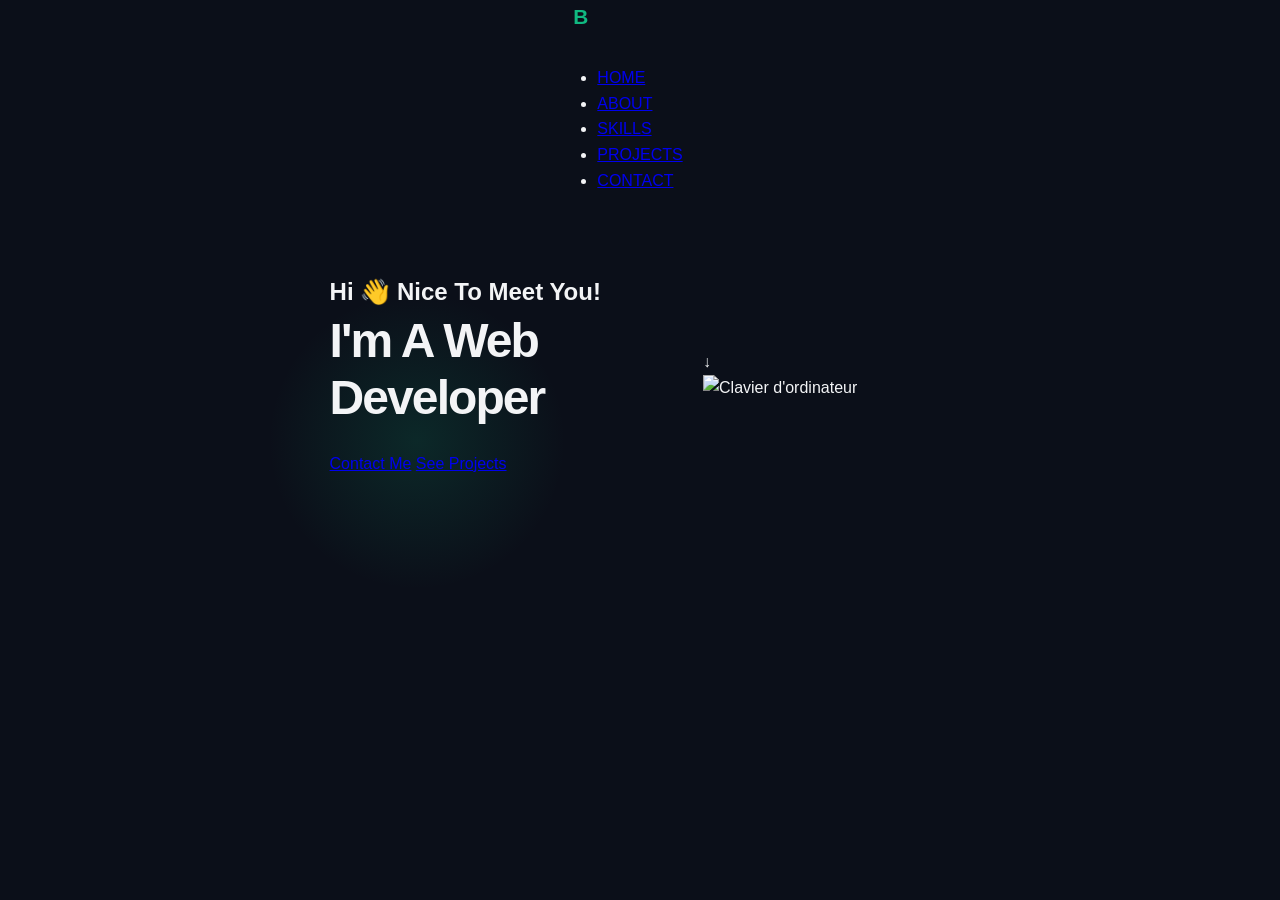
==== commit 6ea5261c: "Update index.html" ====
--- a/index.html
+++ b/index.html
@@ -3,84 +3,44 @@
 <head>
     <meta charset="UTF-8">
     <meta name="viewport" content="width=device-width, initial-scale=1.0">
-    <title>Data Analyst Portfolio | Data Visualition </title>
-    <link href="https://fonts.googleapis.com/css2?family=Inter:wght@300;400;500;600;700&display=swap" rel="stylesheet">
-    <link rel="stylesheet" href="https://cdnjs.cloudflare.com/ajax/libs/font-awesome/6.4.0/css/all.min.css">
+    <title>Nawel CHETTIR - Data analyst</title>
     <link rel="stylesheet" href="style.css">
 </head>
 <body>
 
-    <nav>
-        <div class="logo">Nawel CHETTIR<span>.</span></div>
-        <div class="links">
-            <a href="#">Home</a>
-            <a href="#">Skills</a>
-            <a href="#">Projects</a>
-            <a href="#">Contact</a>
+    <header>
+        <div class="logo">
+            <span class="logo-box">B</span>
         </div>
-    </nav>
+        <nav>
+            <ul>
+                <li><a href="#" class="active">HOME</a></li>
+                <li><a href="#">ABOUT</a></li>
+                <li><a href="#">SKILLS</a></li>
+                <li><a href="#">PROJECTS</a></li>
+                <li><a href="#">CONTACT</a></li>
+            </ul>
+        </nav>
+    </header>
 
-    <div class="container">
-
-        <section class="hero">
-            <div class="hero-content">
-                <h2>Data Analyst<br><span>Portfolio</span></h2>
-                <p>Construisez une expérience numérique propre et moderne axée sur la Business Intelligence, le traitement des données et la création de dashboards complexes.</p>
-                <a href="#" class="btn-connect">Let's Connect</a>
+    <section class="hero">
+        <div class="hero-content">
+            <h1>Hi 👋 Nice To Meet You!</h1>
+            <h2>I'm A Web Developer</h2>
+            
+            <div class="buttons">
+                <a href="#" class="btn btn-outline">Contact Me</a>
+                <a href="#" class="btn btn-filled">See Projects</a>
             </div>
-
-            <div class="hero-avatar-zone">
-                <div class="avatar-glow-ring">
-                    <svg viewBox="0 0 100 100">
-                        <circle cx="50" cy="50" r="35" stroke-dasharray="5,5"/>
-                        <circle cx="50" cy="50" r="20" class="inner-circle"/>
-                        <line x1="15" y1="50" x2="85" y2="50" />
-                        <line x1="50" y1="15" x2="50" y2="85" />
-                        <circle cx="50" cy="15" r="3" class="node-dot"/>
-                        <circle cx="50" cy="85" r="3" class="node-dot"/>
-                        <circle cx="15" cy="50" r="3" class="node-dot"/>
-                        <circle cx="85" cy="50" r="3" class="node-dot"/>
-                    </svg>
-                </div>
+        </div>
+        
+        <div class="laptop-container">
+            <div class="scroll-arrow">
+                <span class="arrow-icon">↓</span>
             </div>
-        </section>
-
-        <section>
-            <h2 class="section-title">Technical Expertise</h2>
-            <div class="expertise-grid">
-                
-                <div class="expertise-card">
-                    <div class="card-icon"><i class="fa-solid fa-code"></i></div>
-                    <h3>Front-end Development</h3>
-                    <p>Modélisation et intégration d'interfaces web dynamiques et responsives adaptées à la restitution de rapports.</p>
-                </div>
-
-                <div class="expertise-card">
-                    <div class="card-icon"><i class="fa-solid fa-database"></i></div>
-                    <h3>Back-end & Databases</h3>
-                    <p>Gestion, extraction, requêtage SQL et structuration des bases de données relationnelles complexes.</p>
-                </div>
-
-                <div class="expertise-card">
-                    <div class="card-icon"><i class="fa-solid fa-chart-pie"></i></div>
-                    <h3>UX/UI & Data Viz</h3>
-                    <p>Conception de l'architecture de l'information et création de récits visuels percutants (Data Storytelling).</p>
-                </div>
-
-            </div>
-        </section>
-
-    </div>
-
-    <footer>
-        <p>&copy; 2026 [VotreNom]. Tous droits réservés.</p>
-        <div class="socials">
-            <a href="#"><i class="fa-brands fa-github"></i></a>
-            <a href="#"><i class="fa-brands fa-instagram"></i></a>
-            <a href="#"><i class="fa-brands fa-linkedin"></i></a>
-            <a href="#"><i class="fa-brands fa-facebook"></i></a>
+            <img src="https://images.unsplash.com/photo-1555066931-4365d14bab8c?q=80&w=1200" alt="Clavier d'ordinateur" class="laptop-img">
         </div>
-    </footer>
+    </section>
 
 </body>
 </html>
--- a/style.css
+++ b/style.css
@@ -1,233 +1,280 @@
-*{
-    margin:0;
-    padding:0;
-    box-sizing:border-box;
-    scroll-behavior:smooth;
-}
-
-body{
-    font-family:'Poppins', sans-serif;
-    background:#0f172a;
-    color:white;
-}
-
-/* HEADER */
-
-header{
-    width:100%;
-    padding:20px 8%;
-    display:flex;
-    justify-content:space-between;
-    align-items:center;
-    position:fixed;
-    top:0;
-    background:rgba(15,23,42,0.9);
-    backdrop-filter:blur(10px);
-    z-index:1000;
-}
-
-.logo{
-    font-size:28px;
-    font-weight:700;
-    color:#38bdf8;
-}
-
-nav a{
-    color:white;
-    text-decoration:none;
-    margin-left:25px;
-    transition:0.3s;
-}
-
-nav a:hover{
-    color:#38bdf8;
-}
-
-/* HERO */
-
-.hero{
-    min-height:100vh;
-    display:flex;
-    justify-content:space-between;
-    align-items:center;
-    padding:120px 8%;
-    gap:50px;
-}
-
-.hero-text{
-    flex:1;
-}
-
-.hero-text h1{
-    font-size:60px;
-    margin-bottom:10px;
-}
-
-.hero-text span{
-    color:#38bdf8;
-}
-
-.hero-text h2{
-    font-size:28px;
-    color:#cbd5e1;
-    margin-bottom:20px;
-}
-
-.hero-text p{
-    line-height:1.8;
-    color:#94a3b8;
-    margin-bottom:30px;
-}
-
-.buttons{
-    display:flex;
-    gap:20px;
-}
-
-.btn{
-    background:#38bdf8;
-    color:#0f172a;
-    padding:14px 28px;
-    border-radius:10px;
-    text-decoration:none;
-    font-weight:600;
-}
-
-.btn-outline{
-    border:2px solid #38bdf8;
-    color:#38bdf8;
-    padding:14px 28px;
-    border-radius:10px;
-    text-decoration:none;
-    font-weight:600;
-}
-
-.hero-image{
-    flex:1;
-}
-
-.hero-image img{
-    width:100%;
-    border-radius:20px;
-}
-
-/* SECTION */
-
-section{
-    padding:100px 8%;
-}
-
-.section-title{
-    text-align:center;
-    font-size:40px;
-    margin-bottom:60px;
-    color:#38bdf8;
-}
-
-/* ABOUT */
-
-.about-container{
-    display:grid;
-    grid-template-columns:repeat(auto-fit,minmax(300px,1fr));
-    gap:30px;
-}
-
-.about-card{
-    background:#1e293b;
-    padding:30px;
-    border-radius:20px;
-}
-
-.about-card h3{
-    margin-bottom:20px;
-}
-
-/* SKILLS */
-
-.skills-grid{
-    display:grid;
-    grid-template-columns:repeat(auto-fit,minmax(200px,1fr));
-    gap:20px;
-}
-
-.skill-card{
-    background:#1e293b;
-    padding:25px;
-    border-radius:15px;
-    text-align:center;
-    transition:0.3s;
-}
-
-.skill-card:hover{
-    transform:translateY(-5px);
-    background:#38bdf8;
-    color:#0f172a;
-}
-
-/* PROJECTS */
-
-.projects-grid{
-    display:grid;
-    grid-template-columns:repeat(auto-fit,minmax(320px,1fr));
-    gap:30px;
-}
-
-.project-card{
-    background:#1e293b;
-    border-radius:20px;
-    overflow:hidden;
-    transition:0.3s;
-}
-
-.project-card:hover{
-    transform:translateY(-10px);
-}
-
-.project-card img{
-    width:100%;
-    height:220px;
-    object-fit:cover;
-}
-
-.project-content{
-    padding:25px;
-}
-
-/* CONTACT */
-
-.contact-container{
-    text-align:center;
-    line-height:2.5;
-    font-size:18px;
-}
-
-/* FOOTER */
-
-footer{
-    text-align:center;
-    padding:30px;
-    background:#020617;
-    color:#94a3b8;
-}
-
-/* RESPONSIVE */
-
-@media(max-width:900px){
-
-    .hero{
-        flex-direction:column;
-        text-align:center;
-    }
-
-    .buttons{
-        justify-content:center;
-    }
-
-    nav{
-        display:none;
-    }
-
-    .hero-text h1{
-        font-size:42px;
-    }
-}
+:root {
+    --bg-main: #0b0f19;       /* Fond ultra sombre */
+    --bg-card: #111827;       /* Fond des cartes gris foncé */
+    --glow-green: #10b981;    /* Vert Néon */
+    --glow-cyan: #06b6d4;     /* Cyan Électrique */
+    --text-main: #f3f4f6;     /* Texte principal clair */
+    --text-muted: #9ca3af;    /* Texte secondaire grisé */
+    --border: rgba(255, 255, 255, 0.05);
+}
+
+* {
+    box-sizing: border-box;
+    margin: 0;
+    padding: 0;
+}
+
+body {
+    font-family: 'Inter', sans-serif;
+    background-color: var(--bg-main);
+    color: var(--text-main);
+    line-height: 1.6;
+    padding: 0;
+    display: flex;
+    flex-direction: column;
+    align-items: center;
+}
+
+/* Barre de Navigation Épurée */
+nav {
+    width: 100%;
+    max-width: 1100px;
+    display: flex;
+    justify-content: space-between;
+    align-items: center;
+    padding: 2rem 1.5rem;
+}
+
+.logo {
+    font-weight: 700;
+    font-size: 1.3rem;
+    color: #ffffff;
+    letter-spacing: -0.03em;
+}
+
+.logo span {
+    color: var(--glow-green);
+}
+
+nav .links {
+    display: flex;
+    gap: 2rem;
+}
+
+nav .links a {
+    color: var(--text-muted);
+    text-decoration: none;
+    font-size: 0.95rem;
+    font-weight: 500;
+    transition: color 0.2s;
+}
+
+nav .links a:hover {
+    color: var(--glow-green);
+}
+
+/* Conteneur Principal */
+.container {
+    width: 100%;
+    max-width: 1100px;
+    padding: 0 1.5rem 5rem 1.5rem;
+}
+
+/* --- SECTION HERO (Bannière Principale) --- */
+.hero {
+    display: grid;
+    grid-template-columns: 55% 45%;
+    align-items: center;
+    gap: 2rem;
+    padding: 3rem 0 5rem 0;
+    position: relative;
+}
+
+/* Effet de lueur d'ambiance en arrière-plan */
+.hero::before {
+    content: '';
+    position: absolute;
+    top: 20%;
+    left: -10%;
+    width: 300px;
+    height: 300px;
+    background: radial-gradient(circle, rgba(16, 185, 129, 0.15) 0%, rgba(0,0,0,0) 70%);
+    z-index: -1;
+    pointer-events: none;
+}
+
+.hero-content h2 {
+    font-size: 3rem;
+    font-weight: 700;
+    line-height: 1.2;
+    letter-spacing: -0.04em;
+    margin-bottom: 1.5rem;
+}
+
+.hero-content h2 span {
+    background: linear-gradient(to right, var(--glow-green), var(--glow-cyan));
+    -webkit-background-clip: text;
+    -webkit-text-fill-color: transparent;
+}
+
+.hero-content p {
+    color: var(--text-muted);
+    font-size: 1.1rem;
+    margin-bottom: 2.5rem;
+    max-width: 500px;
+}
+
+.btn-connect {
+    display: inline-flex;
+    align-items: center;
+    background-color: var(--glow-green);
+    color: #000000;
+    padding: 0.8rem 1.8rem;
+    border-radius: 8px;
+    font-weight: 600;
+    text-decoration: none;
+    box-shadow: 0 10px 20px -10px rgba(16, 185, 129, 0.5);
+    transition: all 0.2s ease;
+}
+
+.btn-connect:hover {
+    transform: translateY(-2px);
+    box-shadow: 0 12px 25px -5px rgba(16, 185, 129, 0.6);
+}
+
+/* --- AVATAR HOLOGRAPHIQUE --- */
+.hero-avatar-zone {
+    display: flex;
+    justify-content: center;
+    align-items: center;
+    position: relative;
+}
+
+.avatar-glow-ring {
+    width: 320px;
+    height: 320px;
+    border-radius: 50%;
+    background: #111827;
+    border: 2px solid rgba(6, 182, 212, 0.2);
+    box-shadow: 0 0 40px rgba(6, 182, 212, 0.15), inset 0 0 30px rgba(6, 182, 212, 0.1);
+    display: flex;
+    align-items: center;
+    justify-content: center;
+    position: relative;
+    overflow: hidden;
+}
+
+/* Style et animation du schéma SVG */
+.avatar-glow-ring svg {
+    width: 65%;
+    height: 65%;
+    fill: none;
+    stroke: var(--glow-cyan);
+    stroke-width: 1.5;
+    animation: rotateNode 20s linear infinite;
+}
+
+.avatar-glow-ring svg .inner-circle {
+    stroke: var(--glow-green);
+}
+
+.avatar-glow-ring svg .node-dot {
+    fill: var(--glow-cyan);
+}
+
+@keyframes rotateNode {
+    from { transform: rotate(0deg); }
+    to { transform: rotate(360deg); }
+}
+
+/* --- SECTION EXPERTISE TECHNIQUE --- */
+.section-title {
+    font-size: 1.5rem;
+    font-weight: 600;
+    margin-bottom: 2rem;
+    color: #ffffff;
+    letter-spacing: -0.02em;
+}
+
+.expertise-grid {
+    display: grid;
+    grid-template-columns: repeat(auto-fit, minmax(300px, 1fr));
+    gap: 1.5rem;
+    margin-bottom: 5rem;
+}
+
+.expertise-card {
+    background-color: var(--bg-card);
+    border: 1px solid var(--border);
+    border-radius: 12px;
+    padding: 2rem;
+    transition: all 0.3s ease;
+}
+
+.expertise-card:hover {
+    border-color: rgba(16, 185, 129, 0.3);
+    transform: translateY(-3px);
+}
+
+.card-icon {
+    font-size: 1.8rem;
+    color: var(--glow-green);
+    margin-bottom: 1.25rem;
+}
+
+.expertise-card h3 {
+    font-size: 1.2rem;
+    font-weight: 600;
+    margin-bottom: 0.5rem;
+}
+
+.expertise-card p {
+    color: var(--text-muted);
+    font-size: 0.95rem;
+}
+
+/* --- PIED DE PAGE --- */
+footer {
+    width: 100%;
+    max-width: 1100px;
+    border-top: 1px solid var(--border);
+    padding: 2.5rem 1.5rem;
+    display: flex;
+    justify-content: space-between;
+    align-items: center;
+    color: var(--text-muted);
+    font-size: 0.85rem;
+}
+
+footer .socials {
+    display: flex;
+    gap: 1.5rem;
+}
+
+footer .socials a {
+    color: var(--text-muted);
+    font-size: 1.2rem;
+    transition: color 0.2s;
+}
+
+footer .socials a:hover {
+    color: var(--glow-green);
+}
+
+/* --- RESPONSIVE MOBILE --- */
+@media (max-width: 768px) {
+    nav .links { 
+        display: none; 
+    }
+    .hero {
+        grid-template-columns: 1fr;
+        text-align: center;
+        gap: 3rem;
+        padding-top: 1rem;
+    }
+    .hero-content h2 { 
+        font-size: 2.3rem; 
+    }
+    .hero-content p { 
+        margin: 0 auto 2rem auto; 
+    }
+    .avatar-glow-ring { 
+        width: 260px; 
+        height: 260px; 
+    }
+    footer {
+        flex-direction: column;
+        gap: 1.5rem;
+        text-align: center;
+    }
+}
